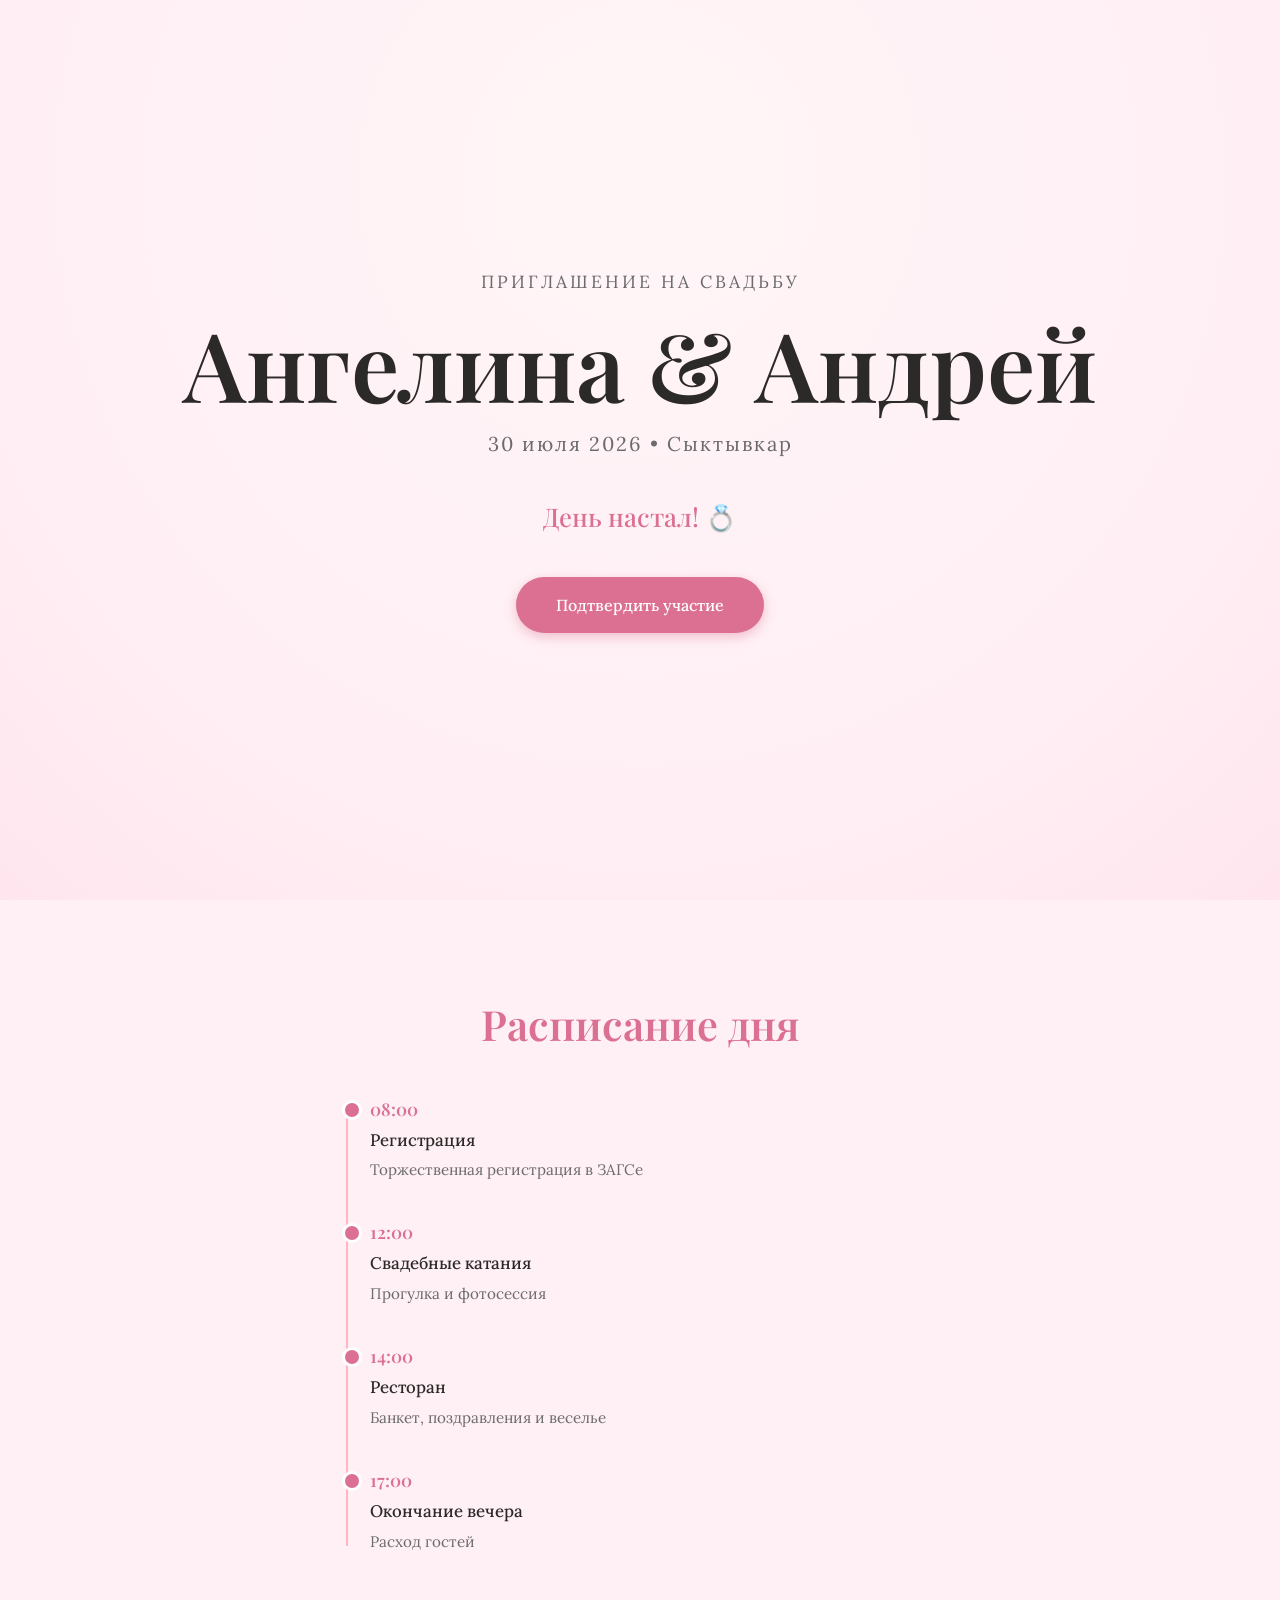
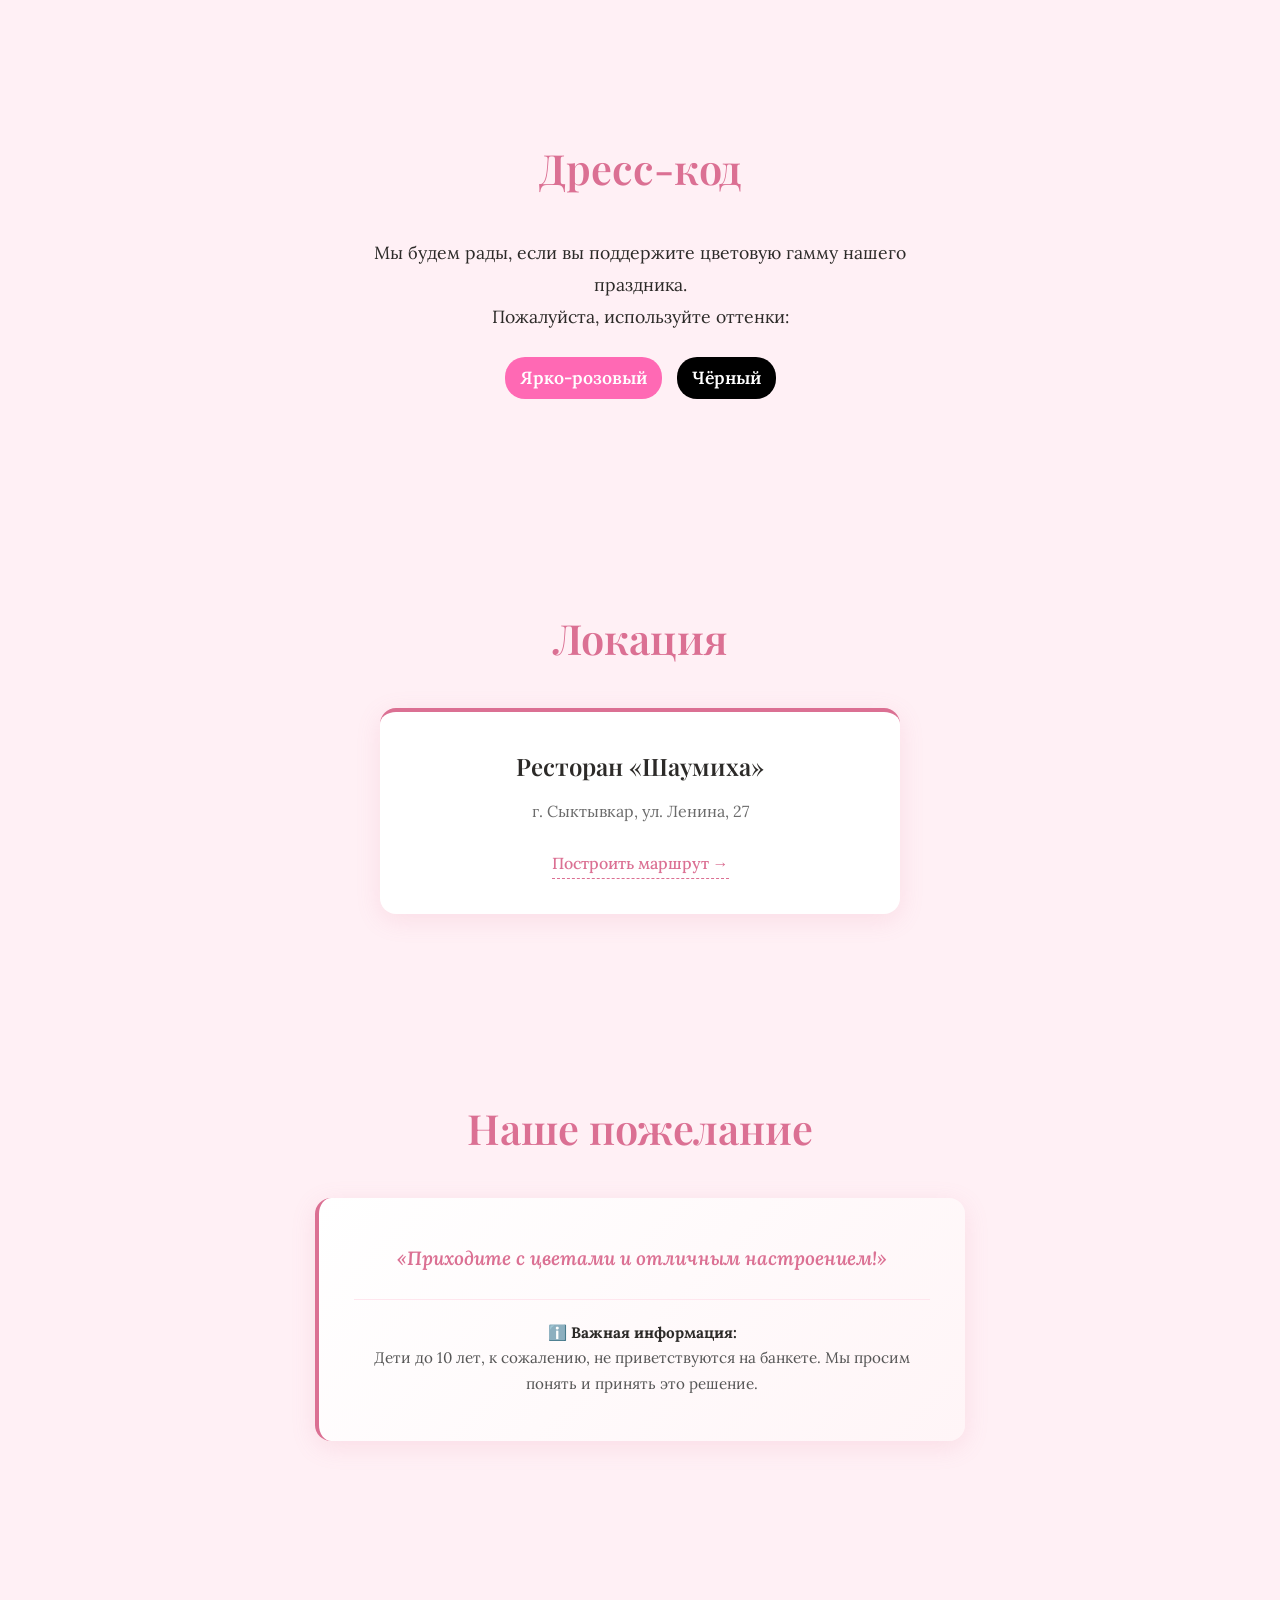
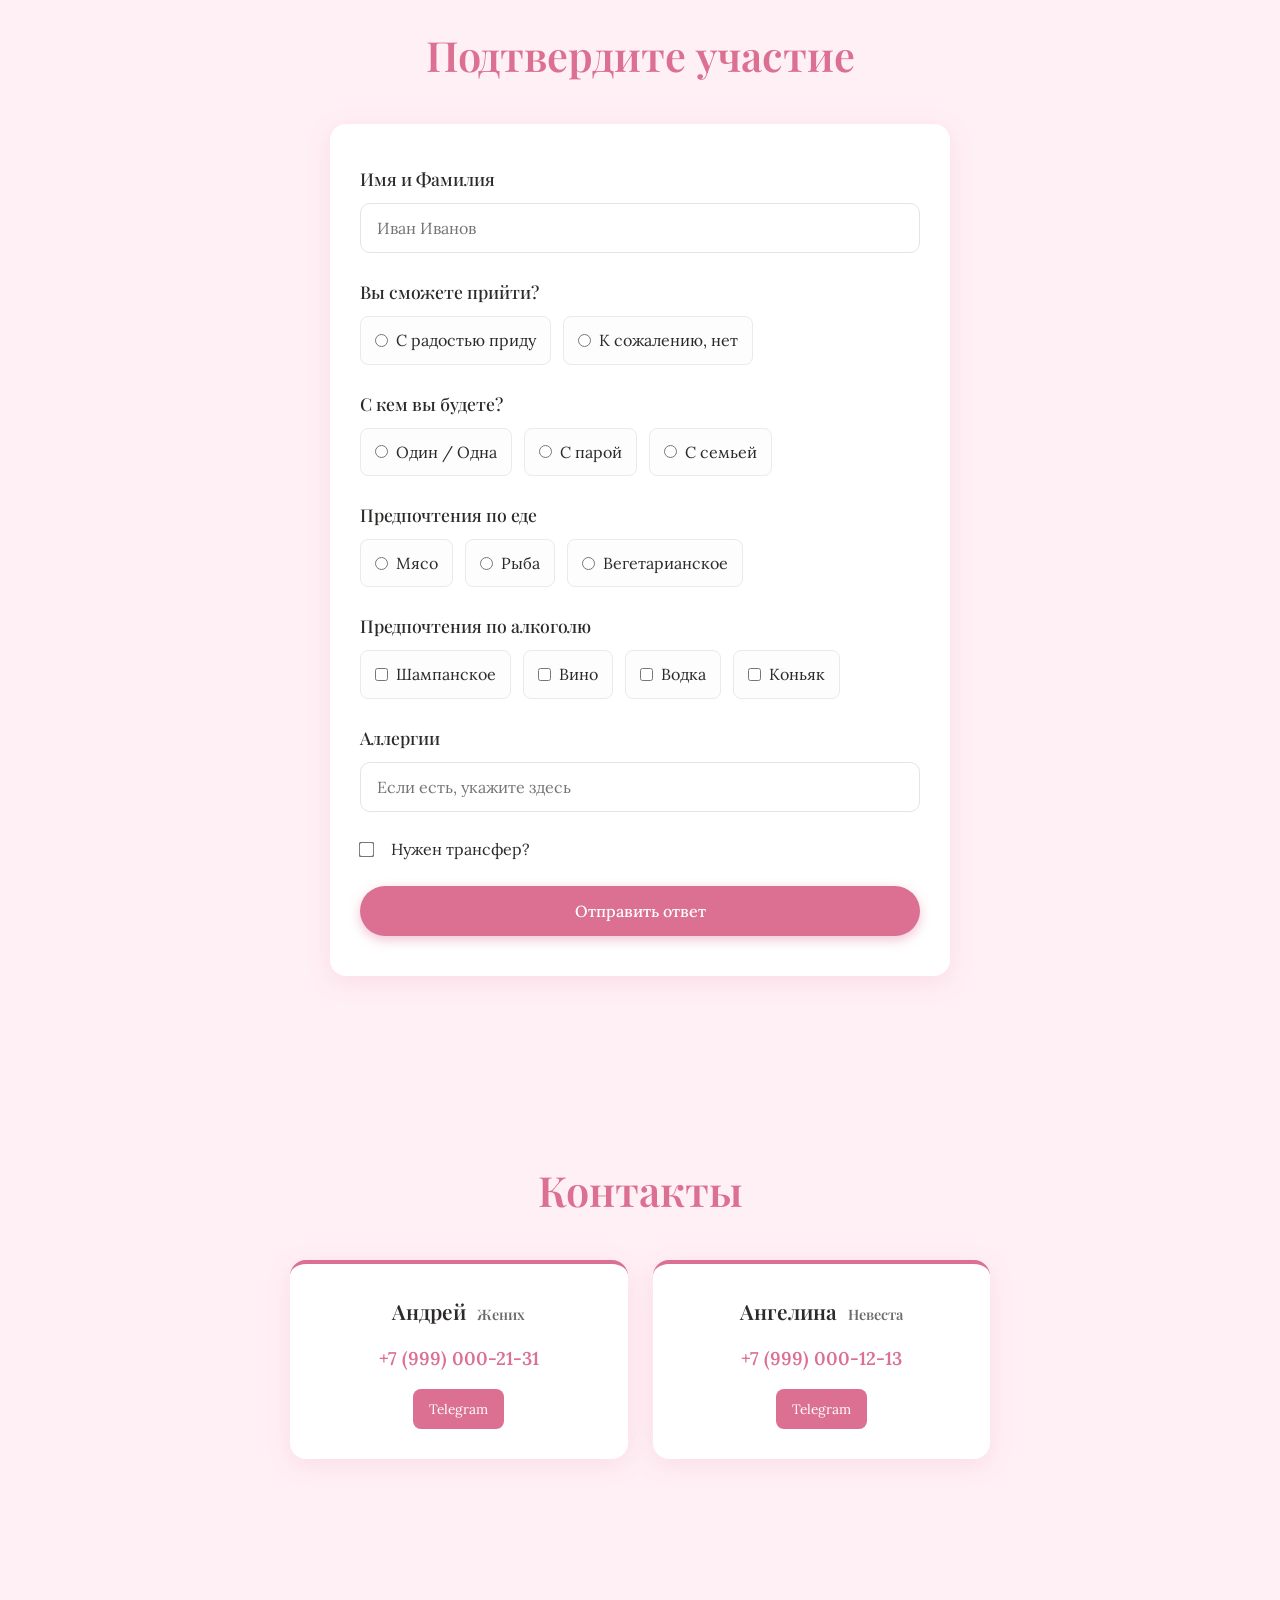
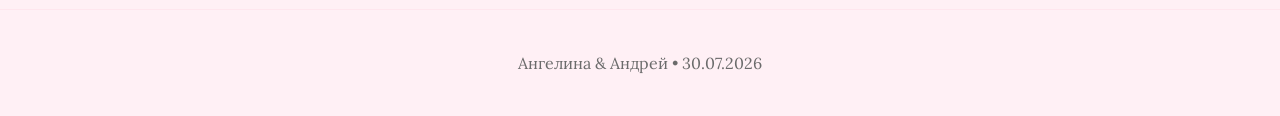
==== index.html @ a4700c39 "add index" ====
<!DOCTYPE html>
<html lang="ru">
<head>
  <meta charset="UTF-8">
  <meta name="viewport" content="width=device-width, initial-scale=1.0">
  <title>Ангелина & Андрей | Свадьба 30.07.2026</title>
  <meta name="description" content="Приглашение на свадьбу Ангелины и Андрея. 30 июля 2026, Сыктывкар.">
  
  <!-- Шрифты -->
  <link rel="preconnect" href="https://fonts.googleapis.com">
  <link rel="preconnect" href="https://fonts.gstatic.com" crossorigin>
  <link href="https://fonts.googleapis.com/css2?family=Lora:ital,wght@0,400;0,500;0,600;1,400&family=Playfair+Display:ital,wght@0,400;0,600;1,400&display=swap" rel="stylesheet">

  <style>
    :root {
      /* Палитра: Розовый сайт, как просил заказчик */
      --bg: #FFF0F5; /* LavenderBlush */
      --bg-hero: radial-gradient(circle at 50% 20%, #FFF5F7, #FFF0F5 60%, #FFE6EE);
      --card: #FFFFFF;
      --text: #2C2A28;
      --text-light: #6B6B6B;
      --accent: #DB7093; /* PaleVioletRed - основной розовый */
      --accent-hover: #C75B7A;
      --shadow: 0 6px 24px rgba(219,112,147,0.15);
      --radius: 16px;
      --font-serif: 'Playfair Display', serif;
      --font-body: 'Lora', serif;
    }

    * { box-sizing: border-box; margin: 0; padding: 0; }
    html { scroll-behavior: smooth; }
    body {
      font-family: var(--font-body);
      background: var(--bg);
      color: var(--text);
      line-height: 1.65;
      overflow-x: hidden;
    }

    .container { max-width: 920px; margin: 0 auto; padding: 0 20px; }
    section { padding: 90px 0; opacity: 0; transform: translateY(25px); transition: all 0.8s cubic-bezier(0.22, 1, 0.36, 1); }
    section.visible { opacity: 1; transform: translateY(0); }
    h1, h2, h3 { font-family: var(--font-serif); font-weight: 600; color: var(--text); }
    h2 { font-size: clamp(2rem, 5vw, 2.6rem); text-align: center; margin-bottom: 35px; color: var(--accent); }
    
    .btn {
      display: inline-block; padding: 15px 40px; background: var(--accent); color: #fff;
      text-decoration: none; border-radius: 50px; font-weight: 500; transition: 0.3s;
      border: none; cursor: pointer; font-size: 1rem; font-family: var(--font-body);
      box-shadow: 0 4px 12px rgba(219,112,147,0.4);
    }
    .btn:hover { background: var(--accent-hover); transform: translateY(-2px); }

    /* HERO */
    .hero {
      min-height: 100vh; display: flex; align-items: center; justify-content: center;
      text-align: center; background: var(--bg-hero); padding: 40px 20px; position: relative;
    }
    .hero-content .subtitle { font-size: 1.1rem; color: var(--text-light); text-transform: uppercase; letter-spacing: 3px; margin-bottom: 10px; }
    .hero-content h1 { font-size: clamp(3.2rem, 11vw, 6rem); line-height: 1.1; margin: 15px 0 10px; color: var(--text); }
    .hero .date { font-size: 1.25rem; color: var(--text-light); letter-spacing: 2px; margin-bottom: 35px; }
    .countdown { display: flex; gap: 15px; justify-content: center; margin-bottom: 40px; flex-wrap: wrap; }
    .countdown-item { background: var(--card); padding: 18px 14px; border-radius: 14px; box-shadow: var(--shadow); min-width: 90px; text-align: center; }
    .countdown-item .num { display: block; font-size: 1.9rem; font-weight: 600; color: var(--accent); line-height: 1; font-family: var(--font-serif); }
    .countdown-item .label { font-size: 0.7rem; text-transform: uppercase; color: var(--text-light); margin-top: 6px; letter-spacing: 1px; }

    /* TIMELINE */
    .timeline { position: relative; padding-left: 30px; max-width: 600px; margin: 0 auto; }
    .timeline::before { content: ''; position: absolute; left: 6px; top: 8px; bottom: 8px; width: 2px; background: #FFB6C1; }
    .timeline-item { position: relative; margin-bottom: 35px; }
    .timeline-item:last-child { margin-bottom: 0; }
    .timeline-item::before {
      content: ''; position: absolute; left: -28px; top: 6px; width: 14px; height: 14px;
      background: var(--accent); border: 3px solid var(--card); border-radius: 50%;
    }
    .time { font-weight: 600; color: var(--accent); margin-bottom: 4px; font-family: var(--font-serif); font-size: 1.1rem; }
    .event { font-weight: 500; margin-bottom: 3px; font-size: 1.05rem; }
    .desc { color: var(--text-light); font-size: 0.95rem; }

    /* DRESS CODE */
    .dresscode-text { text-align: center; max-width: 600px; margin: 0 auto; font-size: 1.1rem; line-height: 1.8; }
    .dresscode-highlight { font-weight: 600; padding: 5px 15px; border-radius: 20px; display: inline-block; margin: 5px; }
    .color-pink { background: #FF69B4; color: #fff; } /* Ярко-розовый */
    .color-black { background: #000; color: #fff; }   /* Черный */

    /* LOCATION */
    .location-card {
      background: var(--card); padding: 35px 30px; border-radius: var(--radius); box-shadow: var(--shadow);
      text-align: center; max-width: 520px; margin: 0 auto; border-top: 4px solid var(--accent);
    }
    .location-card h3 { margin-bottom: 12px; font-size: 1.5rem; }
    .location-card p { margin-bottom: 25px; color: var(--text-light); }
    .map-link {
      display: inline-flex; align-items: center; gap: 8px; color: var(--accent); text-decoration: none;
      font-weight: 500; border-bottom: 1px dashed var(--accent); padding-bottom: 2px;
    }

    /* WISHES */
    .wishes-box {
      background: linear-gradient(135deg, #ffffff 0%, #fff5f7 100%);
      padding: 45px 35px; border-radius: var(--radius); border-left: 4px solid var(--accent);
      max-width: 650px; margin: 0 auto; text-align: center; box-shadow: var(--shadow);
    }
    .wishes-main { font-style: italic; font-size: 1.2rem; margin-bottom: 25px; color: var(--accent); font-weight: 600; }
    .wishes-note { padding-top: 20px; border-top: 1px solid #ffe6ee; color: #555; font-size: 0.95rem; }
    .wishes-note strong { color: var(--text); }

    /* RSVP FORM */
    .rsvp-form { max-width: 620px; margin: 0 auto; background: var(--card); padding: 40px 30px; border-radius: var(--radius); box-shadow: var(--shadow); }
    .form-group { margin-bottom: 24px; }
    .form-label { display: block; margin-bottom: 10px; font-weight: 500; font-family: var(--font-serif); font-size: 1.1rem; }
    .form-input, .form-textarea, select {
      width: 100%; padding: 14px 16px; border: 1px solid #e4e4e4; border-radius: 10px;
      font-family: var(--font-body); font-size: 1rem; background: #fff; transition: 0.3s;
    }
    .form-input:focus, .form-textarea:focus, select:focus { outline: none; border-color: var(--accent); box-shadow: 0 0 0 3px rgba(219,112,147,0.2); }
    .radio-group, .checkbox-group { display: flex; flex-wrap: wrap; gap: 12px; }
    .radio-item, .check-item {
      display: flex; align-items: center; gap: 8px; cursor: pointer; padding: 10px 14px;
      border: 1px solid #eaeaea; border-radius: 8px; transition: 0.2s; background: #fdfdfd;
    }
    .radio-item:hover, .check-item:hover { border-color: var(--accent); }
    input[type="radio"]:checked + span, input[type="checkbox"]:checked + span { color: var(--accent); font-weight: 500; }
    .success-msg {
      display: none; text-align: center; padding: 35px; background: #e8f5e9; border-radius: var(--radius);
      color: #2c5e2e; margin-top: 20px;
    }

    /* CONTACTS */
    .contacts-grid { display: grid; grid-template-columns: repeat(auto-fit, minmax(280px, 1fr)); gap: 25px; max-width: 700px; margin: 0 auto; }
    .contact-card {
      background: var(--card); padding: 30px 25px; border-radius: var(--radius); box-shadow: var(--shadow);
      text-align: center; border-top: 4px solid var(--accent);
    }
    .contact-card h3 { margin-bottom: 5px; font-size: 1.3rem; }
    .role { color: var(--text-light); font-size: 0.9rem; margin-left: 6px; }
    .contact-link { display: block; margin: 15px 0; font-size: 1.15rem; color: var(--accent); text-decoration: none; font-weight: 600; }
    .messenger-links { display: flex; justify-content: center; gap: 12px; margin-top: 10px; }
    .msg-btn { padding: 9px 16px; background: var(--accent); color: #fff; border-radius: 8px; text-decoration: none; font-size: 0.85rem; }

    footer { text-align: center; padding: 40px 20px; color: var(--text-light); border-top: 1px solid #ffe6ee; margin-top: 60px; }

    @media (max-width: 768px) {
      section { padding: 70px 0; }
      .hero-content h1 { font-size: 3.2rem; }
      .contacts-grid { grid-template-columns: 1fr; }
    }
  </style>
</head>
<body>

  <header class="hero">
    <div class="hero-content">
      <p class="subtitle">Приглашение на свадьбу</p>
      <h1>Ангелина & Андрей</h1>
      <p class="date">30 июля 2026 • Сыктывкар</p>
      
      <div class="countdown" id="countdown">
        <div class="countdown-item"><span class="num" id="days">00</span><span class="label">Дней</span></div>
        <div class="countdown-item"><span class="num" id="hours">00</span><span class="label">Часов</span></div>
        <div class="countdown-item"><span class="num" id="minutes">00</span><span class="label">Минут</span></div>
        <div class="countdown-item"><span class="num" id="seconds">00</span><span class="label">Секунд</span></div>
      </div>
      <a href="#rsvp" class="btn">Подтвердить участие</a>
    </div>
  </header>

  <div class="container">
    <section id="schedule">
      <h2>Расписание дня</h2>
      <div class="timeline">
        <div class="timeline-item">
          <div class="time">08:00</div>
          <div class="event">Регистрация</div>
          <div class="desc">Торжественная регистрация в ЗАГСе</div>
        </div>
        <div class="timeline-item">
          <div class="time">12:00</div>
          <div class="event">Свадебные катания</div>
          <div class="desc">Прогулка и фотосессия</div>
        </div>
        <div class="timeline-item">
          <div class="time">14:00</div>
          <div class="event">Ресторан</div>
          <div class="desc">Банкет, поздравления и веселье</div>
        </div>
        <div class="timeline-item">
          <div class="time">17:00</div>
          <div class="event">Окончание вечера</div>
          <div class="desc">Расход гостей</div>
        </div>
      </div>
    </section>

    <section id="dresscode">
      <h2>Дресс-код</h2>
      <div class="dresscode-text">
        <p>Мы будем рады, если вы поддержите цветовую гамму нашего праздника.</p>
        <p>Пожалуйста, используйте оттенки:</p>
        <div style="margin: 20px 0;">
          <span class="dresscode-highlight color-pink">Ярко-розовый</span>
          <span class="dresscode-highlight color-black">Чёрный</span>
        </div>
      </div>
    </section>

    <section id="location">
      <h2>Локация</h2>
      <div class="location-card">
        <h3>Ресторан «Шаумиха»</h3>
        <p>г. Сыктывкар, ул. Ленина, 27</p>
        <a href="https://yandex.ru/maps/?text=Сыктывкар+ул.+Ленина+27" target="_blank" class="map-link">Построить маршрут →</a>
      </div>
    </section>

    <section id="wishes">
      <h2>Наше пожелание</h2>
      <div class="wishes-box">
        <p class="wishes-main">«Приходите с цветами и отличным настроением!»</p>
        <div class="wishes-note">
          <strong>ℹ️ Важная информация:</strong><br>
          Дети до 10 лет, к сожалению, не приветствуются на банкете.
          Мы просим понять и принять это решение.
        </div>
      </div>
    </section>

    <section id="rsvp">
      <h2>Подтвердите участие</h2>
      <!-- ⚠️ ЗАМЕНИТЕ ВАШ ID ОТ FORMSPREE НИЖЕ -->
      <form class="rsvp-form" action="https://formspree.io/f/YOUR_FORM_ID" method="POST">
        <div class="form-group">
          <label class="form-label">Имя и Фамилия</label>
          <input type="text" class="form-input" name="name" placeholder="Иван Иванов" required>
        </div>

        <div class="form-group">
          <label class="form-label">Вы сможете прийти?</label>
          <div class="radio-group">
            <label class="radio-item"><input type="radio" name="attendance" value="Приду" required> <span>С радостью приду</span></label>
            <label class="radio-item"><input type="radio" name="attendance" value="Не приду"> <span>К сожалению, нет</span></label>
          </div>
        </div>

        <div class="form-group">
          <label class="form-label">С кем вы будете?</label>
          <div class="radio-group">
            <label class="radio-item"><input type="radio" name="companion" value="Один" required> <span>Один / Одна</span></label>
            <label class="radio-item"><input type="radio" name="companion" value="С парой"> <span>С парой</span></label>
            <label class="radio-item"><input type="radio" name="companion" value="С семьей"> <span>С семьей</span></label>
          </div>
        </div>

        <div class="form-group">
          <label class="form-label">Предпочтения по еде</label>
          <div class="radio-group">
            <label class="radio-item"><input type="radio" name="food" value="Мясо"> <span>Мясо</span></label>
            <label class="radio-item"><input type="radio" name="food" value="Рыба"> <span>Рыба</span></label>
            <label class="radio-item"><input type="radio" name="food" value="Вегетарианское"> <span>Вегетарианское</span></label>
          </div>
        </div>

        <div class="form-group">
          <label class="form-label">Предпочтения по алкоголю</label>
          <div class="checkbox-group">
            <label class="check-item"><input type="checkbox" name="alcohol[]" value="Шампанское"> <span>Шампанское</span></label>
            <label class="check-item"><input type="checkbox" name="alcohol[]" value="Вино"> <span>Вино</span></label>
            <label class="check-item"><input type="checkbox" name="alcohol[]" value="Водка"> <span>Водка</span></label>
            <label class="check-item"><input type="checkbox" name="alcohol[]" value="Коньяк"> <span>Коньяк</span></label>
          </div>
        </div>

        <div class="form-group">
          <label class="form-label">Аллергии</label>
          <input type="text" class="form-input" name="allergies" placeholder="Если есть, укажите здесь">
        </div>

        <div class="form-group">
          <label class="check-item" style="border: none; background: transparent; padding: 0;">
            <input type="checkbox" name="transfer" value="Нужен трансфер" style="transform: scale(1.2); margin-right: 10px;"> 
            <span>Нужен трансфер?</span>
          </label>
        </div>

        <button type="submit" class="btn" style="width: 100%;">Отправить ответ</button>
        <div class="success-msg" id="successMsg">
          Спасибо! Ваш ответ отправлен. 💌
        </div>
      </form>
    </section>

    <section id="contacts">
      <h2>Контакты</h2>
      <div class="contacts-grid">
        <div class="contact-card">
          <h3>Андрей <span class="role">Жених</span></h3>
          <a href="tel:+79990002131" class="contact-link">+7 (999) 000-21-31</a>
          <div class="messenger-links">
            <a href="https://t.me/+79990002131" target="_blank" class="msg-btn">Telegram</a>
          </div>
        </div>
        <div class="contact-card">
          <h3>Ангелина <span class="role">Невеста</span></h3>
          <a href="tel:+79990001213" class="contact-link">+7 (999) 000-12-13</a>
          <div class="messenger-links">
            <a href="https://t.me/+79990001213" target="_blank" class="msg-btn">Telegram</a>
          </div>
        </div>
      </div>
    </section>
  </div>

  <footer>
    <p>Ангелина & Андрей • 30.07.2026</p>
  </footer>

  <script>
    // 1. Таймер обратного отсчета
    const targetDate = new Date('2026-07-30T08:00:00').getTime();
    function updateCountdown() {
      const now = new Date().getTime();
      const diff = targetDate - now;
      if (diff <= 0) {
        document.getElementById('countdown').innerHTML = '<div style="font-size:1.6rem; color:var(--accent); font-weight:500; font-family:var(--font-serif);">День настал! 💍</div>';
        return;
      }
      document.getElementById('days').textContent = Math.floor(diff / (1000 * 60 * 60 * 24)).toString().padStart(2, '0');
      document.getElementById('hours').textContent = Math.floor((diff % (1000 * 60 * 60 * 24)) / (1000 * 60 * 60)).toString().padStart(2, '0');
      document.getElementById('minutes').textContent = Math.floor((diff % (1000 * 60 * 60)) / (1000 * 60)).toString().padStart(2, '0');
      document.getElementById('seconds').textContent = Math.floor((diff % (1000 * 60)) / 1000).toString().padStart(2, '0');
    }
    setInterval(updateCountdown, 1000);
    updateCountdown();

    // 2. Анимация появления блоков при скролле
    const observer = new IntersectionObserver((entries) => {
      entries.forEach(entry => { if (entry.isIntersecting) entry.target.classList.add('visible'); });
    }, { threshold: 0.15 });
    document.querySelectorAll('section').forEach(s => observer.observe(s));

    // 3. Обработка формы
    const form = document.getElementById('rsvpForm');
    const successMsg = document.getElementById('successMsg');

    form.addEventListener('submit', async function(e) {
      e.preventDefault();
      const btn = this.querySelector('button');
      btn.textContent = 'Отправка...';
      btn.disabled = true;
      
      const formData = new FormData(this);
      const alcohol = Array.from(formData.getAll('alcohol[]'));
      formData.set('alcohol', alcohol.join(', '));

      try {
        const response = await fetch(form.action, {
          method: 'POST',
          body: formData,
          headers: { 'Accept': 'application/json' }
        });
        if (response.ok) {
          form.reset();
          successMsg.style.display = 'block';
        } else { throw new Error(); }
      } catch (err) {
        alert('Ошибка отправки. Пожалуйста, свяжитесь с нами напрямую.');
      } finally {
        btn.textContent = 'Отправить ответ';
        btn.disabled = false;
      }
    });
  </script>
</body>
</html>
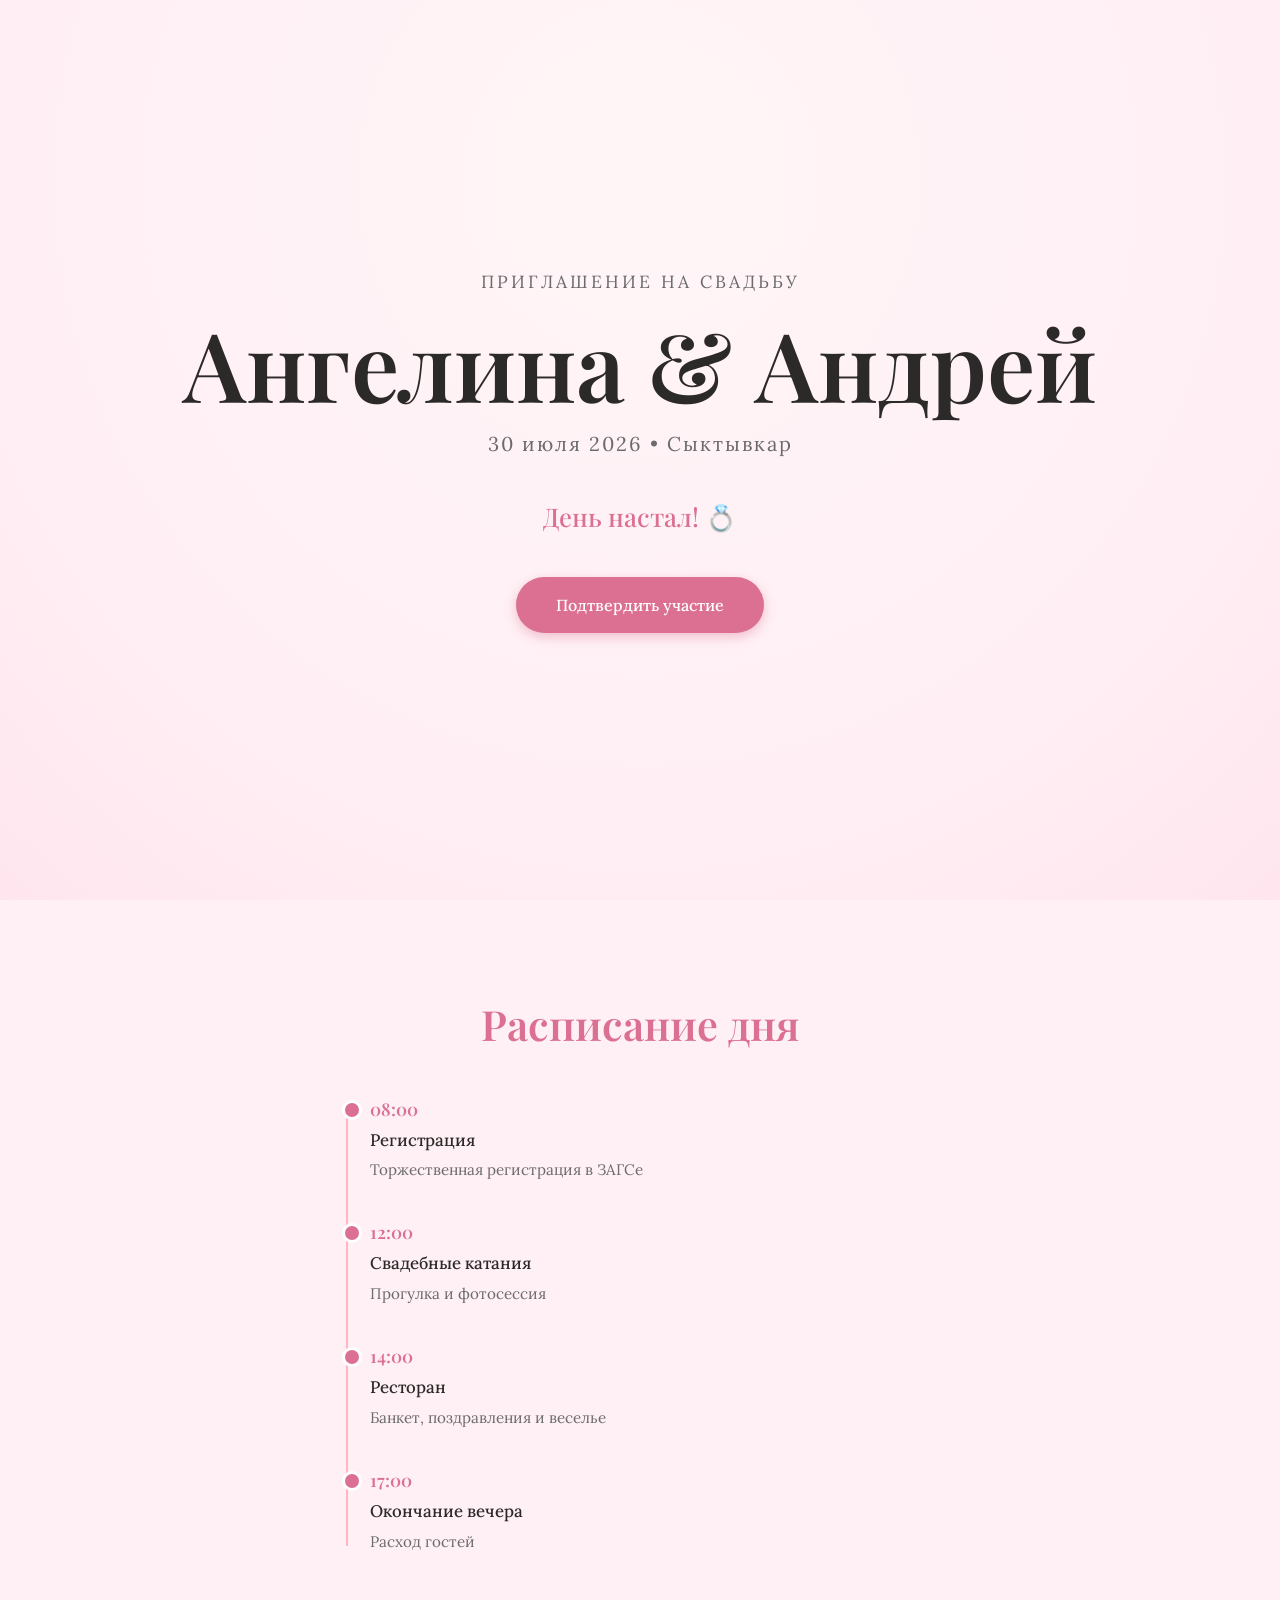
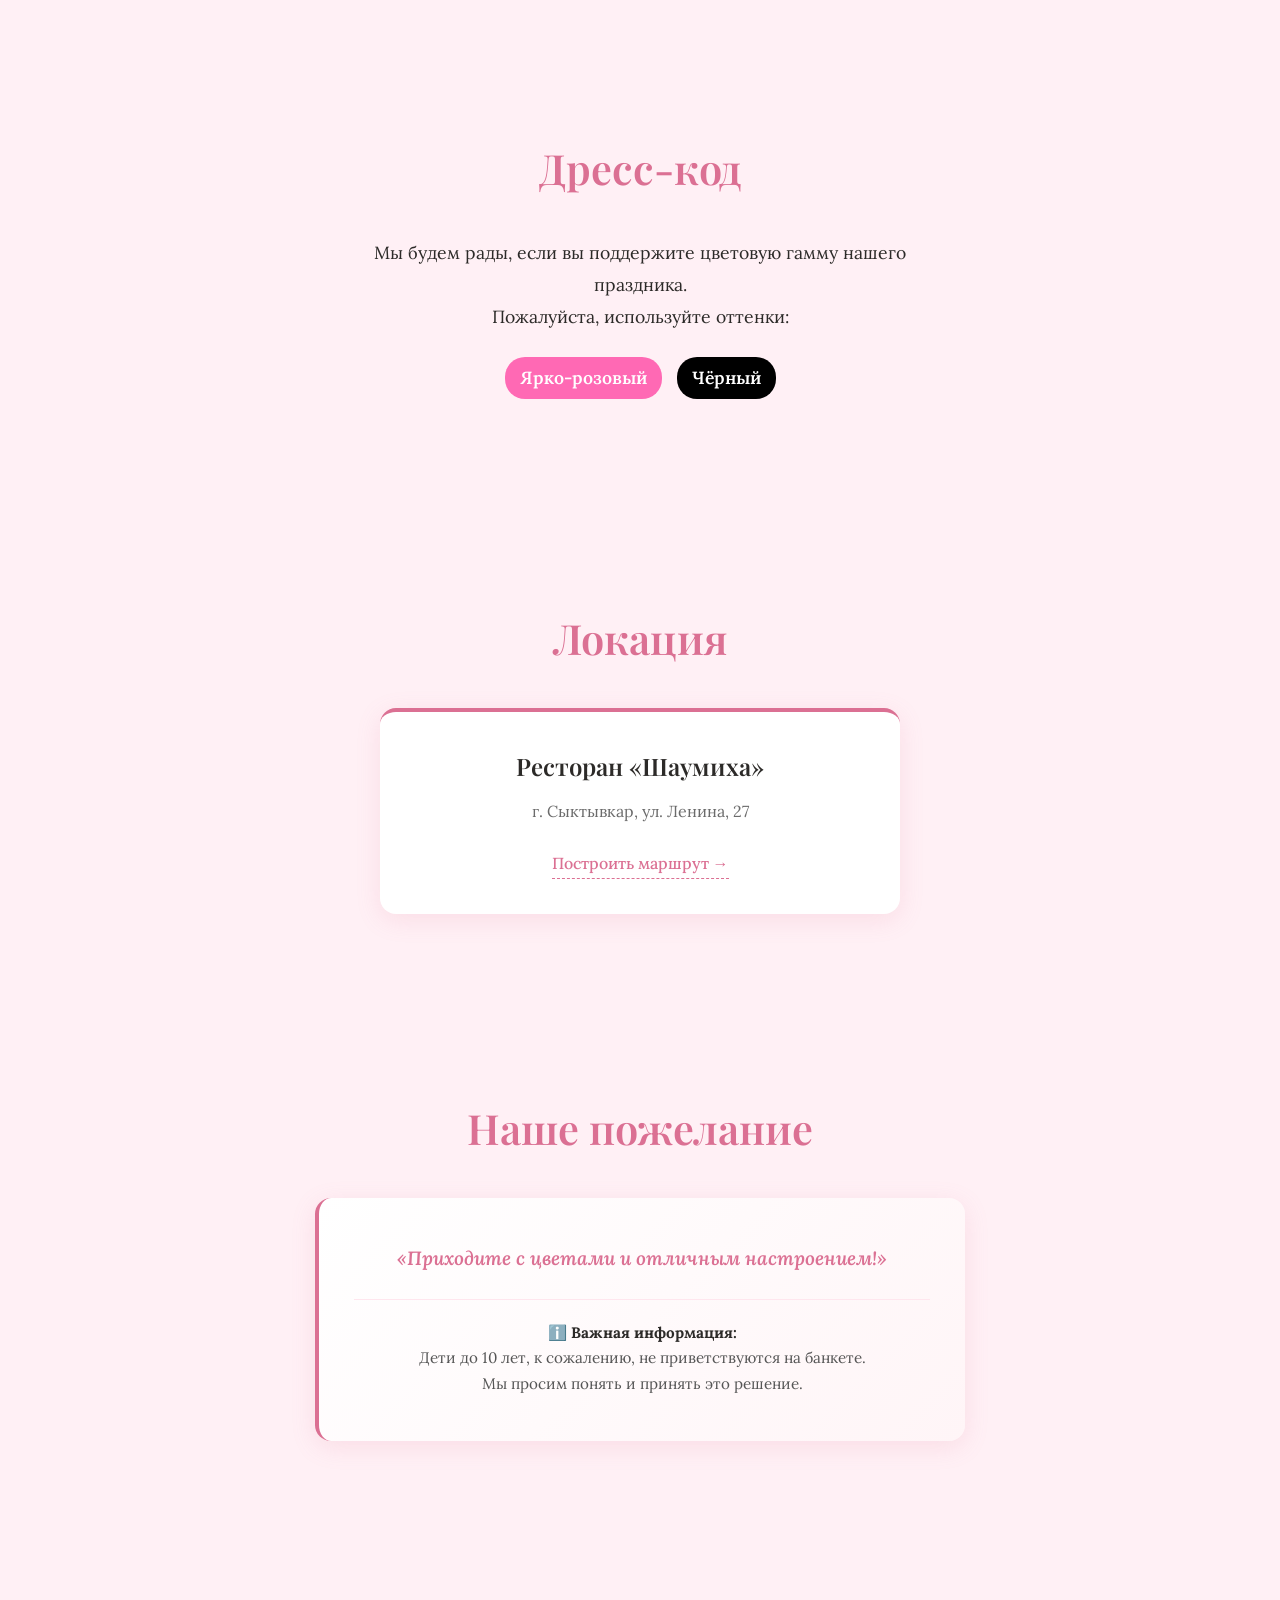
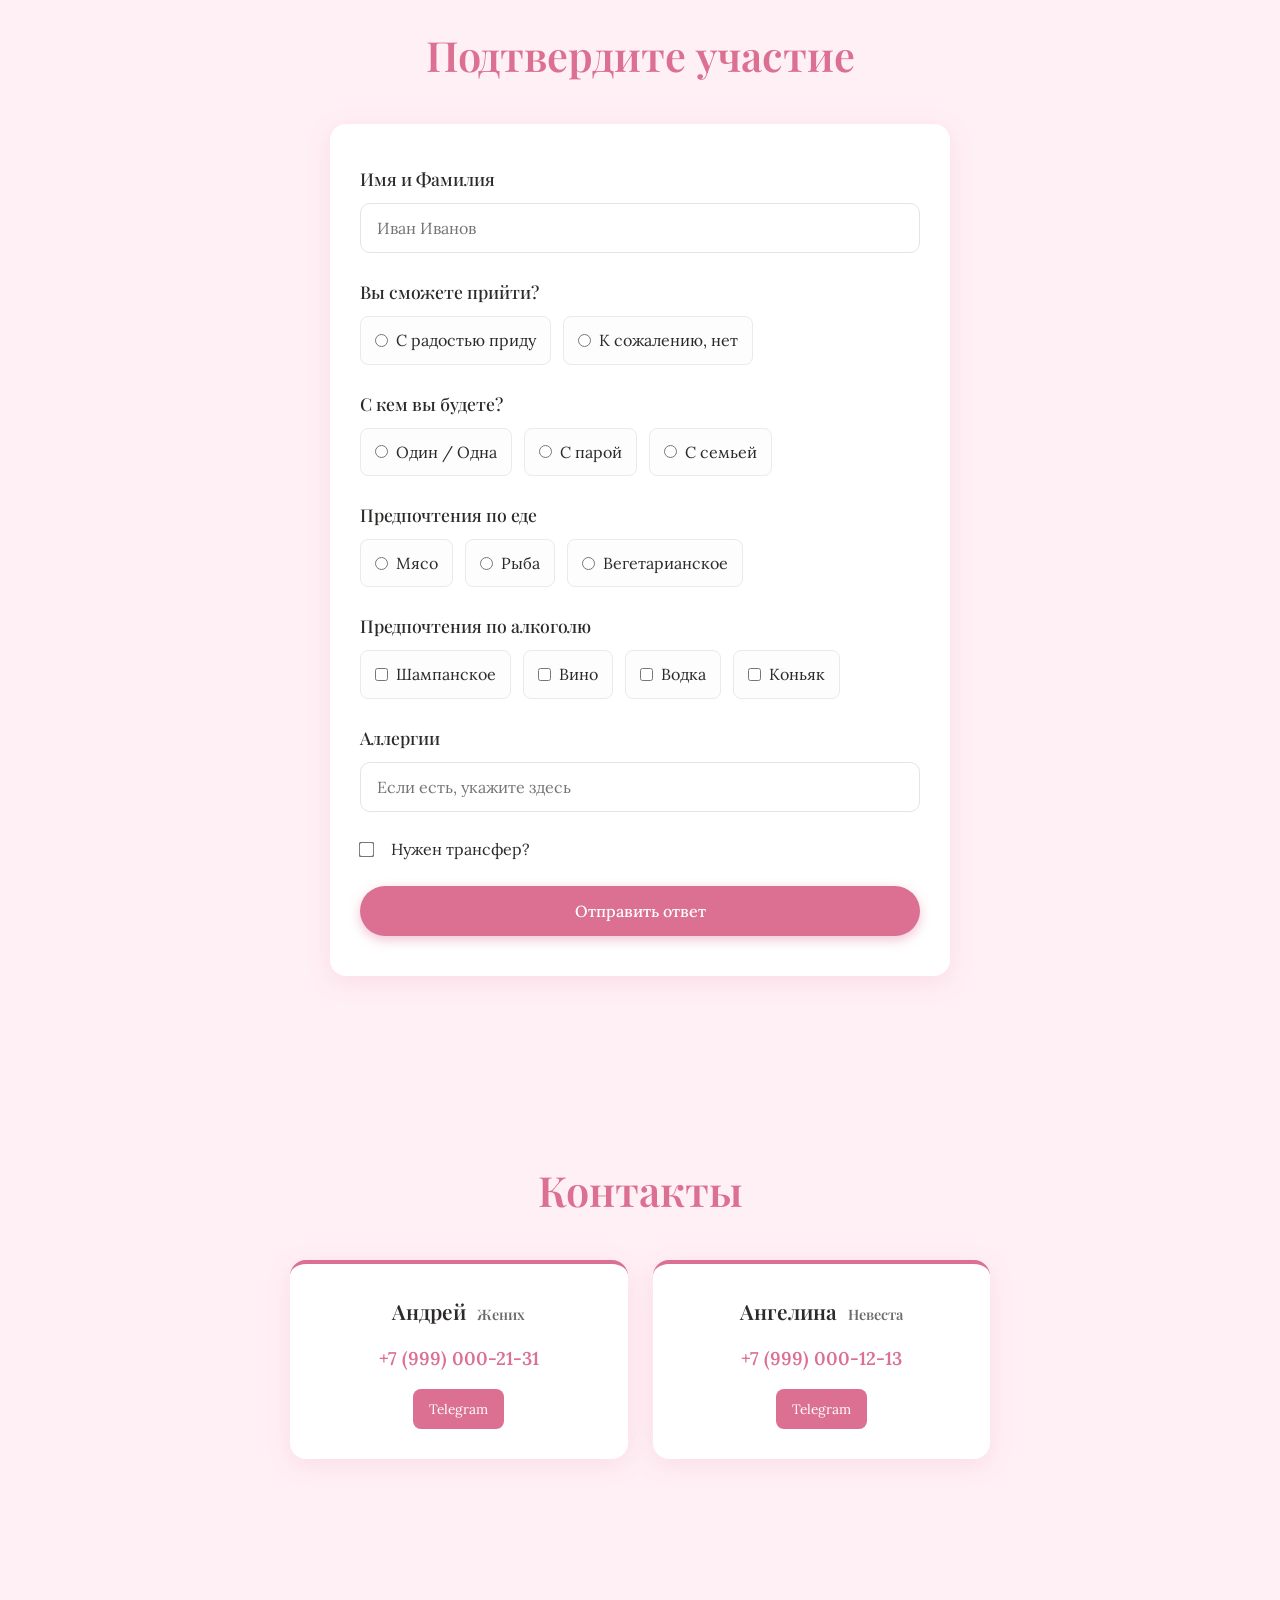
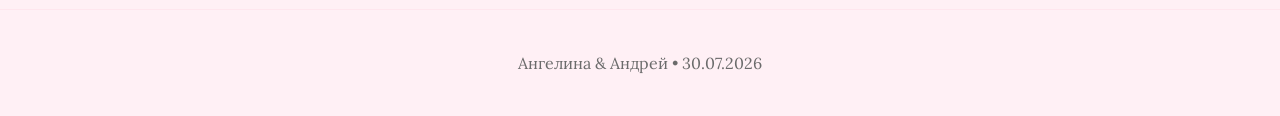
==== commit 0d777332: "Update index.html" ====
--- a/index.html
+++ b/index.html
@@ -5,57 +5,35 @@
   <meta name="viewport" content="width=device-width, initial-scale=1.0">
   <title>Ангелина & Андрей | Свадьба 30.07.2026</title>
   <meta name="description" content="Приглашение на свадьбу Ангелины и Андрея. 30 июля 2026, Сыктывкар.">
-  
-  <!-- Шрифты -->
   <link rel="preconnect" href="https://fonts.googleapis.com">
   <link rel="preconnect" href="https://fonts.gstatic.com" crossorigin>
   <link href="https://fonts.googleapis.com/css2?family=Lora:ital,wght@0,400;0,500;0,600;1,400&family=Playfair+Display:ital,wght@0,400;0,600;1,400&display=swap" rel="stylesheet">
 
   <style>
     :root {
-      /* Палитра: Розовый сайт, как просил заказчик */
-      --bg: #FFF0F5; /* LavenderBlush */
+      --bg: #FFF0F5;
       --bg-hero: radial-gradient(circle at 50% 20%, #FFF5F7, #FFF0F5 60%, #FFE6EE);
       --card: #FFFFFF;
       --text: #2C2A28;
       --text-light: #6B6B6B;
-      --accent: #DB7093; /* PaleVioletRed - основной розовый */
+      --accent: #DB7093;
       --accent-hover: #C75B7A;
       --shadow: 0 6px 24px rgba(219,112,147,0.15);
       --radius: 16px;
       --font-serif: 'Playfair Display', serif;
       --font-body: 'Lora', serif;
     }
-
     * { box-sizing: border-box; margin: 0; padding: 0; }
     html { scroll-behavior: smooth; }
-    body {
-      font-family: var(--font-body);
-      background: var(--bg);
-      color: var(--text);
-      line-height: 1.65;
-      overflow-x: hidden;
-    }
-
+    body { font-family: var(--font-body); background: var(--bg); color: var(--text); line-height: 1.65; overflow-x: hidden; }
     .container { max-width: 920px; margin: 0 auto; padding: 0 20px; }
     section { padding: 90px 0; opacity: 0; transform: translateY(25px); transition: all 0.8s cubic-bezier(0.22, 1, 0.36, 1); }
     section.visible { opacity: 1; transform: translateY(0); }
     h1, h2, h3 { font-family: var(--font-serif); font-weight: 600; color: var(--text); }
     h2 { font-size: clamp(2rem, 5vw, 2.6rem); text-align: center; margin-bottom: 35px; color: var(--accent); }
-    
-    .btn {
-      display: inline-block; padding: 15px 40px; background: var(--accent); color: #fff;
-      text-decoration: none; border-radius: 50px; font-weight: 500; transition: 0.3s;
-      border: none; cursor: pointer; font-size: 1rem; font-family: var(--font-body);
-      box-shadow: 0 4px 12px rgba(219,112,147,0.4);
-    }
+    .btn { display: inline-block; padding: 15px 40px; background: var(--accent); color: #fff; text-decoration: none; border-radius: 50px; font-weight: 500; transition: 0.3s; border: none; cursor: pointer; font-size: 1rem; font-family: var(--font-body); box-shadow: 0 4px 12px rgba(219,112,147,0.4); }
     .btn:hover { background: var(--accent-hover); transform: translateY(-2px); }
-
-    /* HERO */
-    .hero {
-      min-height: 100vh; display: flex; align-items: center; justify-content: center;
-      text-align: center; background: var(--bg-hero); padding: 40px 20px; position: relative;
-    }
+    .hero { min-height: 100vh; display: flex; align-items: center; justify-content: center; text-align: center; background: var(--bg-hero); padding: 40px 20px; position: relative; }
     .hero-content .subtitle { font-size: 1.1rem; color: var(--text-light); text-transform: uppercase; letter-spacing: 3px; margin-bottom: 10px; }
     .hero-content h1 { font-size: clamp(3.2rem, 11vw, 6rem); line-height: 1.1; margin: 15px 0 10px; color: var(--text); }
     .hero .date { font-size: 1.25rem; color: var(--text-light); letter-spacing: 2px; margin-bottom: 35px; }
@@ -63,88 +41,45 @@
     .countdown-item { background: var(--card); padding: 18px 14px; border-radius: 14px; box-shadow: var(--shadow); min-width: 90px; text-align: center; }
     .countdown-item .num { display: block; font-size: 1.9rem; font-weight: 600; color: var(--accent); line-height: 1; font-family: var(--font-serif); }
     .countdown-item .label { font-size: 0.7rem; text-transform: uppercase; color: var(--text-light); margin-top: 6px; letter-spacing: 1px; }
-
-    /* TIMELINE */
     .timeline { position: relative; padding-left: 30px; max-width: 600px; margin: 0 auto; }
     .timeline::before { content: ''; position: absolute; left: 6px; top: 8px; bottom: 8px; width: 2px; background: #FFB6C1; }
     .timeline-item { position: relative; margin-bottom: 35px; }
     .timeline-item:last-child { margin-bottom: 0; }
-    .timeline-item::before {
-      content: ''; position: absolute; left: -28px; top: 6px; width: 14px; height: 14px;
-      background: var(--accent); border: 3px solid var(--card); border-radius: 50%;
-    }
+    .timeline-item::before { content: ''; position: absolute; left: -28px; top: 6px; width: 14px; height: 14px; background: var(--accent); border: 3px solid var(--card); border-radius: 50%; }
     .time { font-weight: 600; color: var(--accent); margin-bottom: 4px; font-family: var(--font-serif); font-size: 1.1rem; }
     .event { font-weight: 500; margin-bottom: 3px; font-size: 1.05rem; }
     .desc { color: var(--text-light); font-size: 0.95rem; }
-
-    /* DRESS CODE */
     .dresscode-text { text-align: center; max-width: 600px; margin: 0 auto; font-size: 1.1rem; line-height: 1.8; }
     .dresscode-highlight { font-weight: 600; padding: 5px 15px; border-radius: 20px; display: inline-block; margin: 5px; }
-    .color-pink { background: #FF69B4; color: #fff; } /* Ярко-розовый */
-    .color-black { background: #000; color: #fff; }   /* Черный */
-
-    /* LOCATION */
-    .location-card {
-      background: var(--card); padding: 35px 30px; border-radius: var(--radius); box-shadow: var(--shadow);
-      text-align: center; max-width: 520px; margin: 0 auto; border-top: 4px solid var(--accent);
-    }
+    .color-pink { background: #FF69B4; color: #fff; }
+    .color-black { background: #000; color: #fff; }
+    .location-card { background: var(--card); padding: 35px 30px; border-radius: var(--radius); box-shadow: var(--shadow); text-align: center; max-width: 520px; margin: 0 auto; border-top: 4px solid var(--accent); }
     .location-card h3 { margin-bottom: 12px; font-size: 1.5rem; }
     .location-card p { margin-bottom: 25px; color: var(--text-light); }
-    .map-link {
-      display: inline-flex; align-items: center; gap: 8px; color: var(--accent); text-decoration: none;
-      font-weight: 500; border-bottom: 1px dashed var(--accent); padding-bottom: 2px;
-    }
-
-    /* WISHES */
-    .wishes-box {
-      background: linear-gradient(135deg, #ffffff 0%, #fff5f7 100%);
-      padding: 45px 35px; border-radius: var(--radius); border-left: 4px solid var(--accent);
-      max-width: 650px; margin: 0 auto; text-align: center; box-shadow: var(--shadow);
-    }
+    .map-link { display: inline-flex; align-items: center; gap: 8px; color: var(--accent); text-decoration: none; font-weight: 500; border-bottom: 1px dashed var(--accent); padding-bottom: 2px; }
+    .wishes-box { background: linear-gradient(135deg, #ffffff 0%, #fff5f7 100%); padding: 45px 35px; border-radius: var(--radius); border-left: 4px solid var(--accent); max-width: 650px; margin: 0 auto; text-align: center; box-shadow: var(--shadow); }
     .wishes-main { font-style: italic; font-size: 1.2rem; margin-bottom: 25px; color: var(--accent); font-weight: 600; }
     .wishes-note { padding-top: 20px; border-top: 1px solid #ffe6ee; color: #555; font-size: 0.95rem; }
     .wishes-note strong { color: var(--text); }
-
-    /* RSVP FORM */
     .rsvp-form { max-width: 620px; margin: 0 auto; background: var(--card); padding: 40px 30px; border-radius: var(--radius); box-shadow: var(--shadow); }
     .form-group { margin-bottom: 24px; }
     .form-label { display: block; margin-bottom: 10px; font-weight: 500; font-family: var(--font-serif); font-size: 1.1rem; }
-    .form-input, .form-textarea, select {
-      width: 100%; padding: 14px 16px; border: 1px solid #e4e4e4; border-radius: 10px;
-      font-family: var(--font-body); font-size: 1rem; background: #fff; transition: 0.3s;
-    }
+    .form-input, .form-textarea, select { width: 100%; padding: 14px 16px; border: 1px solid #e4e4e4; border-radius: 10px; font-family: var(--font-body); font-size: 1rem; background: #fff; transition: 0.3s; }
     .form-input:focus, .form-textarea:focus, select:focus { outline: none; border-color: var(--accent); box-shadow: 0 0 0 3px rgba(219,112,147,0.2); }
     .radio-group, .checkbox-group { display: flex; flex-wrap: wrap; gap: 12px; }
-    .radio-item, .check-item {
-      display: flex; align-items: center; gap: 8px; cursor: pointer; padding: 10px 14px;
-      border: 1px solid #eaeaea; border-radius: 8px; transition: 0.2s; background: #fdfdfd;
-    }
+    .radio-item, .check-item { display: flex; align-items: center; gap: 8px; cursor: pointer; padding: 10px 14px; border: 1px solid #eaeaea; border-radius: 8px; transition: 0.2s; background: #fdfdfd; }
     .radio-item:hover, .check-item:hover { border-color: var(--accent); }
     input[type="radio"]:checked + span, input[type="checkbox"]:checked + span { color: var(--accent); font-weight: 500; }
-    .success-msg {
-      display: none; text-align: center; padding: 35px; background: #e8f5e9; border-radius: var(--radius);
-      color: #2c5e2e; margin-top: 20px;
-    }
-
-    /* CONTACTS */
+    .success-msg { display: none; text-align: center; padding: 35px; background: #e8f5e9; border-radius: var(--radius); color: #2c5e2e; margin-top: 20px; }
     .contacts-grid { display: grid; grid-template-columns: repeat(auto-fit, minmax(280px, 1fr)); gap: 25px; max-width: 700px; margin: 0 auto; }
-    .contact-card {
-      background: var(--card); padding: 30px 25px; border-radius: var(--radius); box-shadow: var(--shadow);
-      text-align: center; border-top: 4px solid var(--accent);
-    }
+    .contact-card { background: var(--card); padding: 30px 25px; border-radius: var(--radius); box-shadow: var(--shadow); text-align: center; border-top: 4px solid var(--accent); }
     .contact-card h3 { margin-bottom: 5px; font-size: 1.3rem; }
     .role { color: var(--text-light); font-size: 0.9rem; margin-left: 6px; }
     .contact-link { display: block; margin: 15px 0; font-size: 1.15rem; color: var(--accent); text-decoration: none; font-weight: 600; }
     .messenger-links { display: flex; justify-content: center; gap: 12px; margin-top: 10px; }
     .msg-btn { padding: 9px 16px; background: var(--accent); color: #fff; border-radius: 8px; text-decoration: none; font-size: 0.85rem; }
-
     footer { text-align: center; padding: 40px 20px; color: var(--text-light); border-top: 1px solid #ffe6ee; margin-top: 60px; }
-
-    @media (max-width: 768px) {
-      section { padding: 70px 0; }
-      .hero-content h1 { font-size: 3.2rem; }
-      .contacts-grid { grid-template-columns: 1fr; }
-    }
+    @media (max-width: 768px) { section { padding: 70px 0; } .hero-content h1 { font-size: 3.2rem; } .contacts-grid { grid-template-columns: 1fr; } }
   </style>
 </head>
 <body>
@@ -154,7 +89,6 @@
       <p class="subtitle">Приглашение на свадьбу</p>
       <h1>Ангелина & Андрей</h1>
       <p class="date">30 июля 2026 • Сыктывкар</p>
-      
       <div class="countdown" id="countdown">
         <div class="countdown-item"><span class="num" id="days">00</span><span class="label">Дней</span></div>
         <div class="countdown-item"><span class="num" id="hours">00</span><span class="label">Часов</span></div>
@@ -169,26 +103,10 @@
     <section id="schedule">
       <h2>Расписание дня</h2>
       <div class="timeline">
-        <div class="timeline-item">
-          <div class="time">08:00</div>
-          <div class="event">Регистрация</div>
-          <div class="desc">Торжественная регистрация в ЗАГСе</div>
-        </div>
-        <div class="timeline-item">
-          <div class="time">12:00</div>
-          <div class="event">Свадебные катания</div>
-          <div class="desc">Прогулка и фотосессия</div>
-        </div>
-        <div class="timeline-item">
-          <div class="time">14:00</div>
-          <div class="event">Ресторан</div>
-          <div class="desc">Банкет, поздравления и веселье</div>
-        </div>
-        <div class="timeline-item">
-          <div class="time">17:00</div>
-          <div class="event">Окончание вечера</div>
-          <div class="desc">Расход гостей</div>
-        </div>
+        <div class="timeline-item"><div class="time">08:00</div><div class="event">Регистрация</div><div class="desc">Торжественная регистрация в ЗАГСе</div></div>
+        <div class="timeline-item"><div class="time">12:00</div><div class="event">Свадебные катания</div><div class="desc">Прогулка и фотосессия</div></div>
+        <div class="timeline-item"><div class="time">14:00</div><div class="event">Ресторан</div><div class="desc">Банкет, поздравления и веселье</div></div>
+        <div class="timeline-item"><div class="time">17:00</div><div class="event">Окончание вечера</div><div class="desc">Расход гостей</div></div>
       </div>
     </section>
 
@@ -219,7 +137,7 @@
         <p class="wishes-main">«Приходите с цветами и отличным настроением!»</p>
         <div class="wishes-note">
           <strong>ℹ️ Важная информация:</strong><br>
-          Дети до 10 лет, к сожалению, не приветствуются на банкете.
+          Дети до 10 лет, к сожалению, не приветствуются на банкете.<br>
           Мы просим понять и принять это решение.
         </div>
       </div>
@@ -227,13 +145,16 @@
 
     <section id="rsvp">
       <h2>Подтвердите участие</h2>
-      <!-- ⚠️ ЗАМЕНИТЕ ВАШ ID ОТ FORMSPREE НИЖЕ -->
-      <form class="rsvp-form" action="https://formspree.io/f/YOUR_FORM_ID" method="POST">
+      <!-- ✅ Прямая отправка на почту заказчика -->
+      <form class="rsvp-form" action="https://formsubmit.co/dari_ri2003@mail.ru" method="POST">
+        <input type="hidden" name="_captcha" value="false">
+        <input type="hidden" name="_subject" value="💍 Новая заявка на свадьбу Ангелины и Андрея">
+        <input type="hidden" name="_template" value="table">
+        
         <div class="form-group">
           <label class="form-label">Имя и Фамилия</label>
           <input type="text" class="form-input" name="name" placeholder="Иван Иванов" required>
         </div>
-
         <div class="form-group">
           <label class="form-label">Вы сможете прийти?</label>
           <div class="radio-group">
@@ -241,7 +162,6 @@
             <label class="radio-item"><input type="radio" name="attendance" value="Не приду"> <span>К сожалению, нет</span></label>
           </div>
         </div>
-
         <div class="form-group">
           <label class="form-label">С кем вы будете?</label>
           <div class="radio-group">
@@ -250,7 +170,6 @@
             <label class="radio-item"><input type="radio" name="companion" value="С семьей"> <span>С семьей</span></label>
           </div>
         </div>
-
         <div class="form-group">
           <label class="form-label">Предпочтения по еде</label>
           <div class="radio-group">
@@ -259,7 +178,6 @@
             <label class="radio-item"><input type="radio" name="food" value="Вегетарианское"> <span>Вегетарианское</span></label>
           </div>
         </div>
-
         <div class="form-group">
           <label class="form-label">Предпочтения по алкоголю</label>
           <div class="checkbox-group">
@@ -269,23 +187,18 @@
             <label class="check-item"><input type="checkbox" name="alcohol[]" value="Коньяк"> <span>Коньяк</span></label>
           </div>
         </div>
-
         <div class="form-group">
           <label class="form-label">Аллергии</label>
           <input type="text" class="form-input" name="allergies" placeholder="Если есть, укажите здесь">
         </div>
-
         <div class="form-group">
           <label class="check-item" style="border: none; background: transparent; padding: 0;">
             <input type="checkbox" name="transfer" value="Нужен трансфер" style="transform: scale(1.2); margin-right: 10px;"> 
             <span>Нужен трансфер?</span>
           </label>
         </div>
-
         <button type="submit" class="btn" style="width: 100%;">Отправить ответ</button>
-        <div class="success-msg" id="successMsg">
-          Спасибо! Ваш ответ отправлен. 💌
-        </div>
+        <div class="success-msg" id="successMsg">Спасибо! Ваш ответ отправлен. 💌</div>
       </form>
     </section>
 
@@ -295,27 +208,20 @@
         <div class="contact-card">
           <h3>Андрей <span class="role">Жених</span></h3>
           <a href="tel:+79990002131" class="contact-link">+7 (999) 000-21-31</a>
-          <div class="messenger-links">
-            <a href="https://t.me/+79990002131" target="_blank" class="msg-btn">Telegram</a>
-          </div>
+          <div class="messenger-links"><a href="https://t.me/+79990002131" target="_blank" class="msg-btn">Telegram</a></div>
         </div>
         <div class="contact-card">
           <h3>Ангелина <span class="role">Невеста</span></h3>
           <a href="tel:+79990001213" class="contact-link">+7 (999) 000-12-13</a>
-          <div class="messenger-links">
-            <a href="https://t.me/+79990001213" target="_blank" class="msg-btn">Telegram</a>
-          </div>
+          <div class="messenger-links"><a href="https://t.me/+79990001213" target="_blank" class="msg-btn">Telegram</a></div>
         </div>
       </div>
     </section>
   </div>
 
-  <footer>
-    <p>Ангелина & Андрей • 30.07.2026</p>
-  </footer>
+  <footer><p>Ангелина & Андрей • 30.07.2026</p></footer>
 
   <script>
-    // 1. Таймер обратного отсчета
     const targetDate = new Date('2026-07-30T08:00:00').getTime();
     function updateCountdown() {
       const now = new Date().getTime();
@@ -329,46 +235,29 @@
       document.getElementById('minutes').textContent = Math.floor((diff % (1000 * 60 * 60)) / (1000 * 60)).toString().padStart(2, '0');
       document.getElementById('seconds').textContent = Math.floor((diff % (1000 * 60)) / 1000).toString().padStart(2, '0');
     }
-    setInterval(updateCountdown, 1000);
-    updateCountdown();
-
-    // 2. Анимация появления блоков при скролле
-    const observer = new IntersectionObserver((entries) => {
-      entries.forEach(entry => { if (entry.isIntersecting) entry.target.classList.add('visible'); });
-    }, { threshold: 0.15 });
+    setInterval(updateCountdown, 1000); updateCountdown();
+
+    const observer = new IntersectionObserver((entries) => { entries.forEach(entry => { if (entry.isIntersecting) entry.target.classList.add('visible'); }); }, { threshold: 0.15 });
     document.querySelectorAll('section').forEach(s => observer.observe(s));
 
-    // 3. Обработка формы
     const form = document.getElementById('rsvpForm');
     const successMsg = document.getElementById('successMsg');
-
-    form.addEventListener('submit', async function(e) {
+    form.addEventListener('submit', function(e) {
       e.preventDefault();
       const btn = this.querySelector('button');
-      btn.textContent = 'Отправка...';
-      btn.disabled = true;
-      
+      btn.textContent = 'Отправка...'; btn.disabled = true;
       const formData = new FormData(this);
       const alcohol = Array.from(formData.getAll('alcohol[]'));
       formData.set('alcohol', alcohol.join(', '));
 
-      try {
-        const response = await fetch(form.action, {
-          method: 'POST',
-          body: formData,
-          headers: { 'Accept': 'application/json' }
-        });
-        if (response.ok) {
-          form.reset();
-          successMsg.style.display = 'block';
-        } else { throw new Error(); }
-      } catch (err) {
-        alert('Ошибка отправки. Пожалуйста, свяжитесь с нами напрямую.');
-      } finally {
-        btn.textContent = 'Отправить ответ';
-        btn.disabled = false;
-      }
+      fetch(form.action, { method: 'POST', body: formData, headers: { 'Accept': 'application/json' } })
+        .then(response => {
+          if (response.ok) { form.reset(); successMsg.style.display = 'block'; }
+          else throw new Error();
+        })
+        .catch(() => alert('Ошибка отправки. Пожалуйста, свяжитесь с нами напрямую.'))
+        .finally(() => { btn.textContent = 'Отправить ответ'; btn.disabled = false; });
     });
   </script>
 </body>
-</html>+</html>
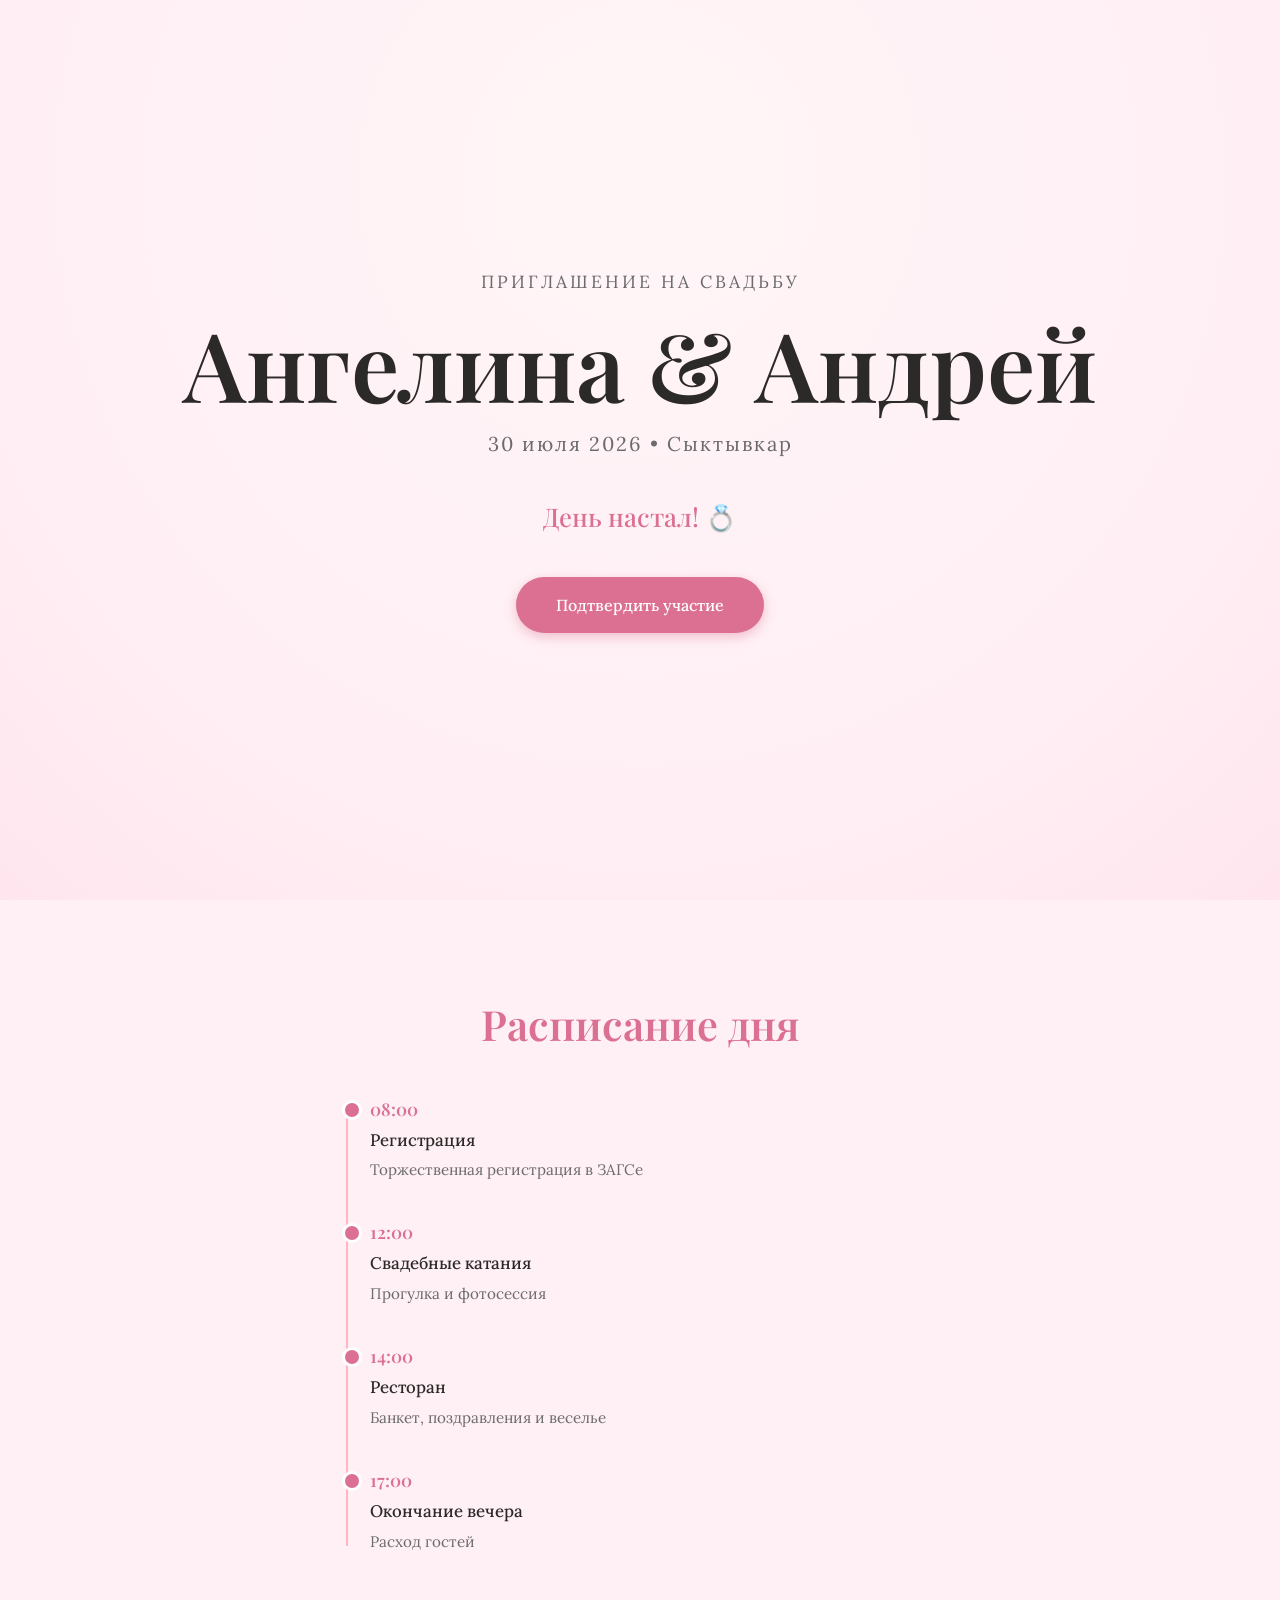
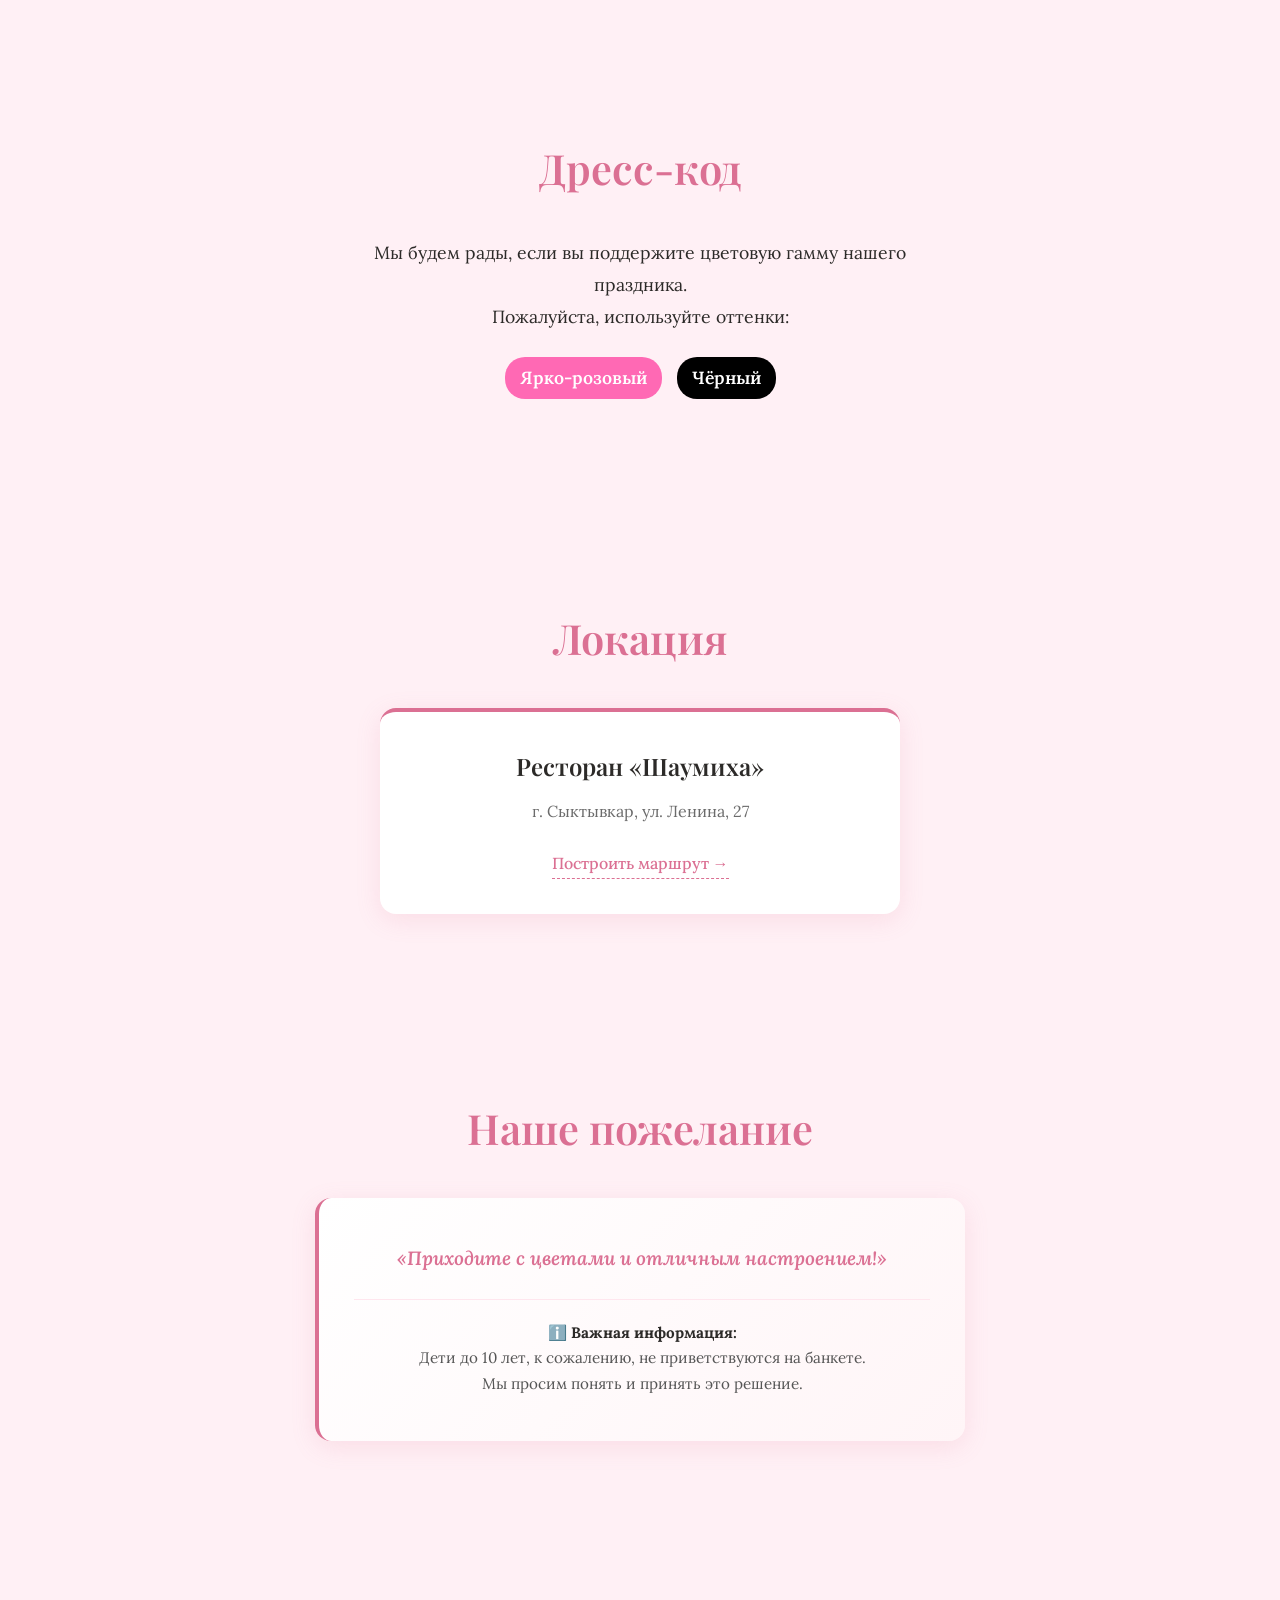
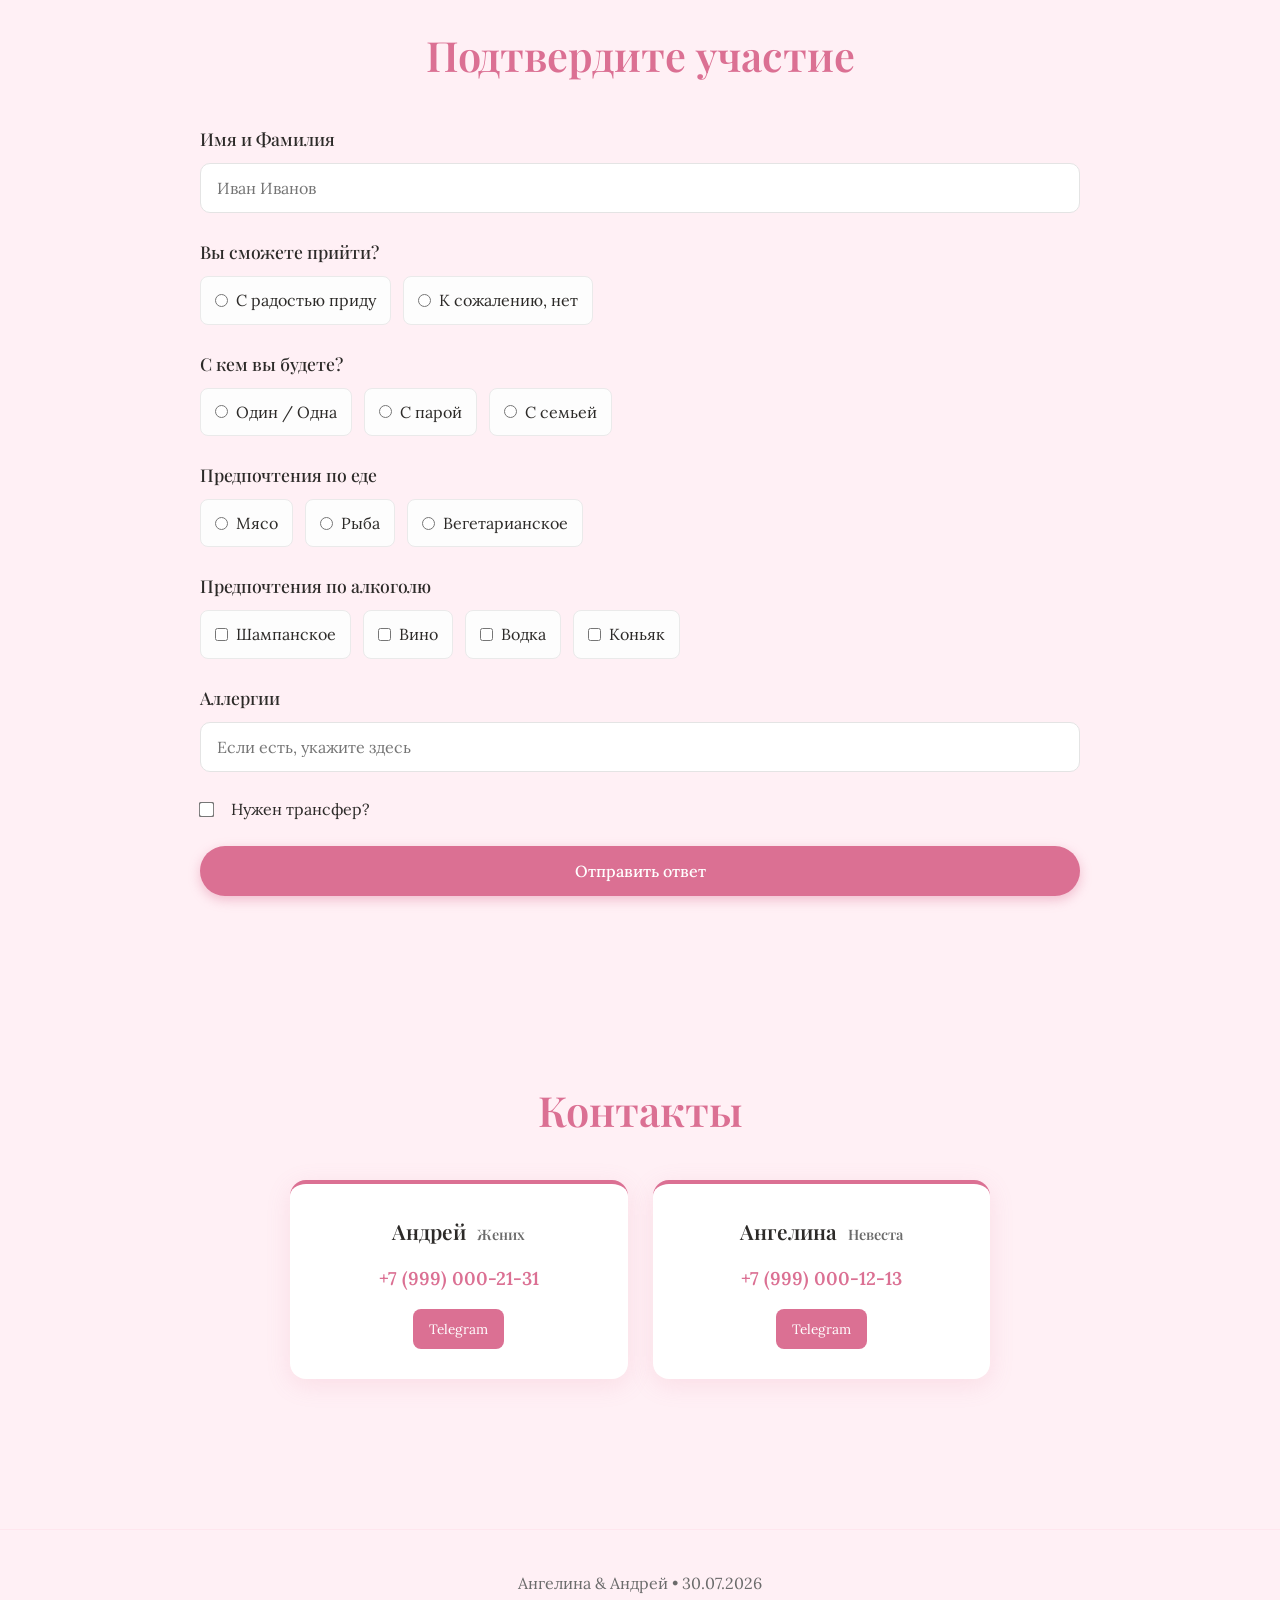
==== commit e35988c1: "Update index.html" ====
--- a/index.html
+++ b/index.html
@@ -11,17 +11,10 @@
 
   <style>
     :root {
-      --bg: #FFF0F5;
-      --bg-hero: radial-gradient(circle at 50% 20%, #FFF5F7, #FFF0F5 60%, #FFE6EE);
-      --card: #FFFFFF;
-      --text: #2C2A28;
-      --text-light: #6B6B6B;
-      --accent: #DB7093;
-      --accent-hover: #C75B7A;
-      --shadow: 0 6px 24px rgba(219,112,147,0.15);
-      --radius: 16px;
-      --font-serif: 'Playfair Display', serif;
-      --font-body: 'Lora', serif;
+      --bg: #FFF0F5; --bg-hero: radial-gradient(circle at 50% 20%, #FFF5F7, #FFF0F5 60%, #FFE6EE);
+      --card: #FFFFFF; --text: #2C2A28; --text-light: #6B6B6B; --accent: #DB7093;
+      --accent-hover: #C75B7A; --shadow: 0 6px 24px rgba(219,112,147,0.15); --radius: 16px;
+      --font-serif: 'Playfair Display', serif; --font-body: 'Lora', serif;
     }
     * { box-sizing: border-box; margin: 0; padding: 0; }
     html { scroll-behavior: smooth; }
@@ -70,7 +63,6 @@
     .radio-item, .check-item { display: flex; align-items: center; gap: 8px; cursor: pointer; padding: 10px 14px; border: 1px solid #eaeaea; border-radius: 8px; transition: 0.2s; background: #fdfdfd; }
     .radio-item:hover, .check-item:hover { border-color: var(--accent); }
     input[type="radio"]:checked + span, input[type="checkbox"]:checked + span { color: var(--accent); font-weight: 500; }
-    .success-msg { display: none; text-align: center; padding: 35px; background: #e8f5e9; border-radius: var(--radius); color: #2c5e2e; margin-top: 20px; }
     .contacts-grid { display: grid; grid-template-columns: repeat(auto-fit, minmax(280px, 1fr)); gap: 25px; max-width: 700px; margin: 0 auto; }
     .contact-card { background: var(--card); padding: 30px 25px; border-radius: var(--radius); box-shadow: var(--shadow); text-align: center; border-top: 4px solid var(--accent); }
     .contact-card h3 { margin-bottom: 5px; font-size: 1.3rem; }
@@ -145,12 +137,17 @@
 
     <section id="rsvp">
       <h2>Подтвердите участие</h2>
-      <!-- ✅ Прямая отправка на почту заказчика -->
-      <form class="rsvp-form" action="https://formsubmit.co/dari_ri2003@mail.ru" method="POST">
+      
+      <!-- ✅ ФОРМА ДЛЯ YANDEX (FormSubmit) -->
+      <!-- ЗАМЕНИТЕ EMAIL НИЖЕ НА ВАШ ЯНДЕКС -->
+      <form action="https://formsubmit.co/tramivo@yandex.ru" method="POST">
+        
+        <!-- Настройки формы -->
         <input type="hidden" name="_captcha" value="false">
-        <input type="hidden" name="_subject" value="💍 Новая заявка на свадьбу Ангелины и Андрея">
         <input type="hidden" name="_template" value="table">
-        
+        <input type="hidden" name="_subject" value="💍 Заявка: Ангелина & Андрей">
+        <!-- Можно добавить _next, чтобы вернуть гостя на сайт, но пока оставим стандартную страницу спасибо -->
+
         <div class="form-group">
           <label class="form-label">Имя и Фамилия</label>
           <input type="text" class="form-input" name="name" placeholder="Иван Иванов" required>
@@ -198,7 +195,6 @@
           </label>
         </div>
         <button type="submit" class="btn" style="width: 100%;">Отправить ответ</button>
-        <div class="success-msg" id="successMsg">Спасибо! Ваш ответ отправлен. 💌</div>
       </form>
     </section>
 
@@ -222,14 +218,11 @@
   <footer><p>Ангелина & Андрей • 30.07.2026</p></footer>
 
   <script>
+    // Таймер
     const targetDate = new Date('2026-07-30T08:00:00').getTime();
     function updateCountdown() {
-      const now = new Date().getTime();
-      const diff = targetDate - now;
-      if (diff <= 0) {
-        document.getElementById('countdown').innerHTML = '<div style="font-size:1.6rem; color:var(--accent); font-weight:500; font-family:var(--font-serif);">День настал! 💍</div>';
-        return;
-      }
+      const now = new Date().getTime(); const diff = targetDate - now;
+      if (diff <= 0) { document.getElementById('countdown').innerHTML = '<div style="font-size:1.6rem; color:var(--accent); font-weight:500; font-family:var(--font-serif);">День настал! 💍</div>'; return; }
       document.getElementById('days').textContent = Math.floor(diff / (1000 * 60 * 60 * 24)).toString().padStart(2, '0');
       document.getElementById('hours').textContent = Math.floor((diff % (1000 * 60 * 60 * 24)) / (1000 * 60 * 60)).toString().padStart(2, '0');
       document.getElementById('minutes').textContent = Math.floor((diff % (1000 * 60 * 60)) / (1000 * 60)).toString().padStart(2, '0');
@@ -237,27 +230,9 @@
     }
     setInterval(updateCountdown, 1000); updateCountdown();
 
+    // Анимация
     const observer = new IntersectionObserver((entries) => { entries.forEach(entry => { if (entry.isIntersecting) entry.target.classList.add('visible'); }); }, { threshold: 0.15 });
     document.querySelectorAll('section').forEach(s => observer.observe(s));
-
-    const form = document.getElementById('rsvpForm');
-    const successMsg = document.getElementById('successMsg');
-    form.addEventListener('submit', function(e) {
-      e.preventDefault();
-      const btn = this.querySelector('button');
-      btn.textContent = 'Отправка...'; btn.disabled = true;
-      const formData = new FormData(this);
-      const alcohol = Array.from(formData.getAll('alcohol[]'));
-      formData.set('alcohol', alcohol.join(', '));
-
-      fetch(form.action, { method: 'POST', body: formData, headers: { 'Accept': 'application/json' } })
-        .then(response => {
-          if (response.ok) { form.reset(); successMsg.style.display = 'block'; }
-          else throw new Error();
-        })
-        .catch(() => alert('Ошибка отправки. Пожалуйста, свяжитесь с нами напрямую.'))
-        .finally(() => { btn.textContent = 'Отправить ответ'; btn.disabled = false; });
-    });
   </script>
 </body>
 </html>
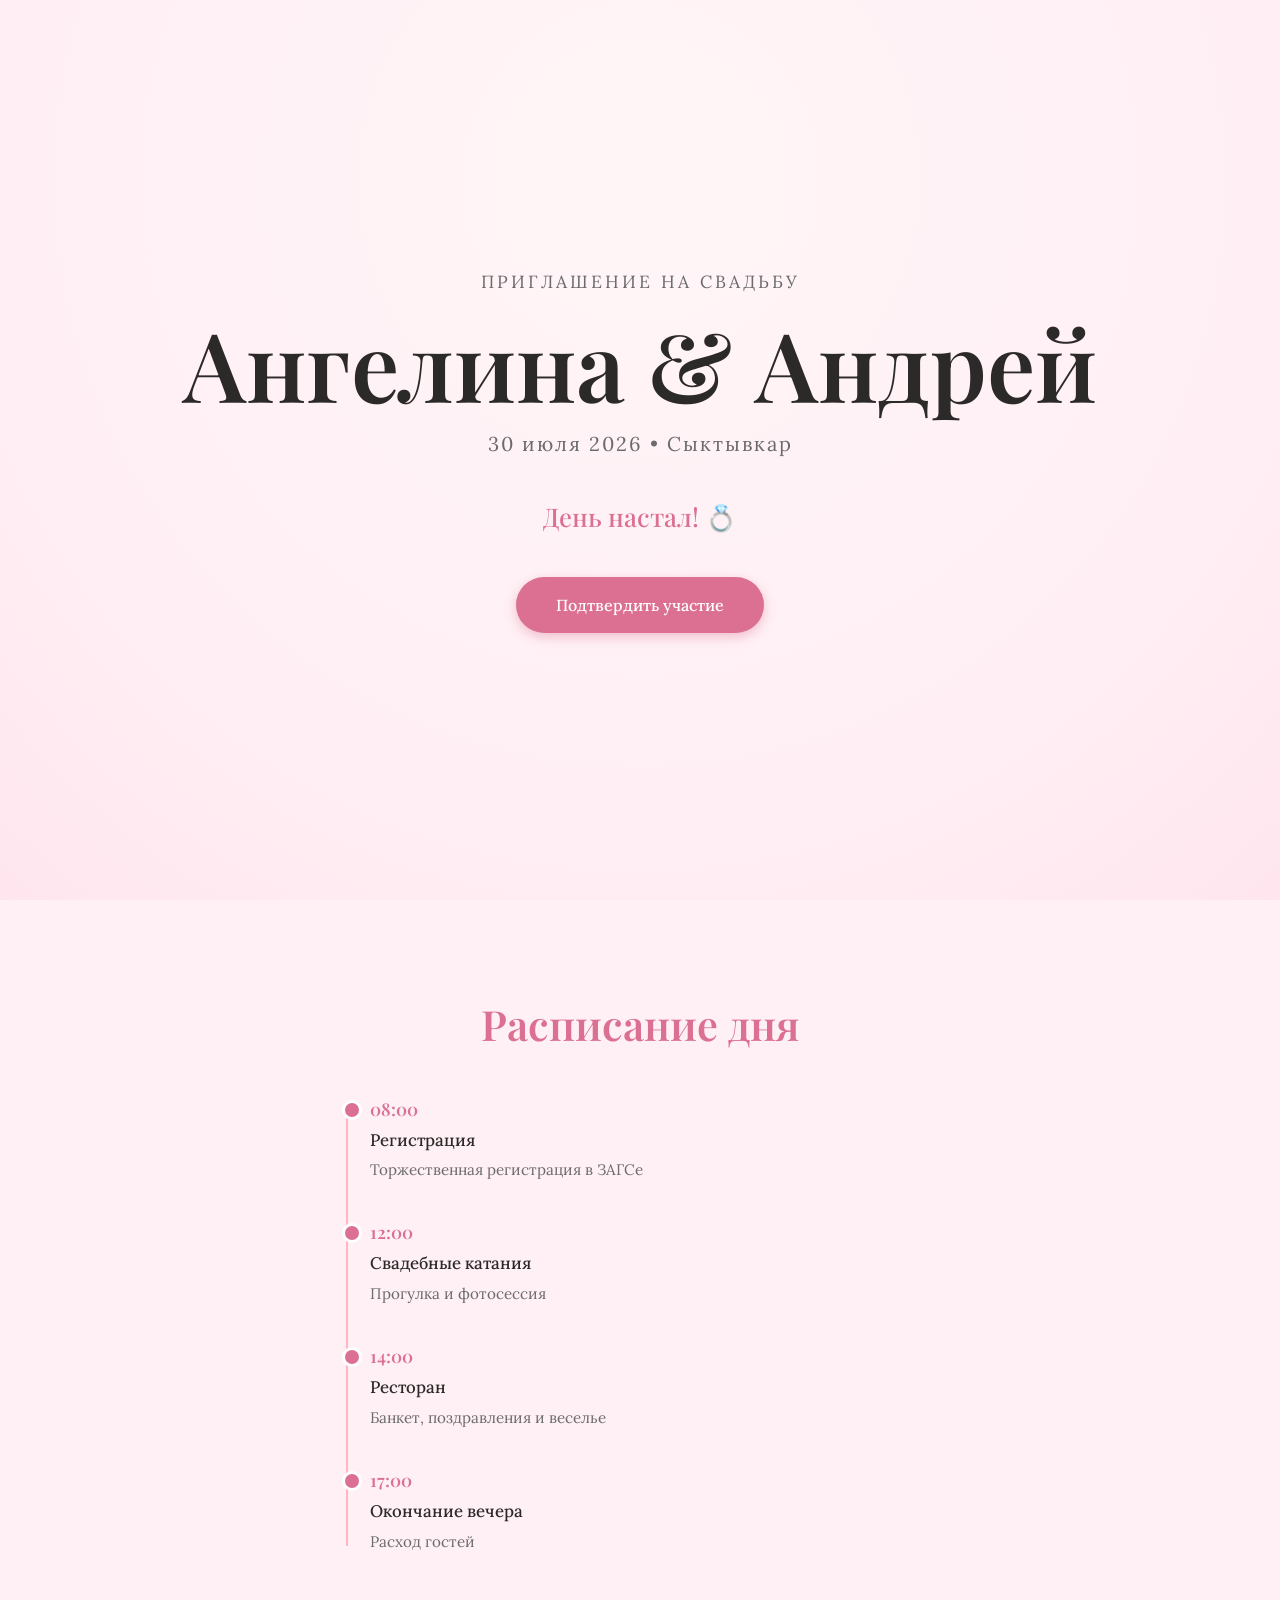
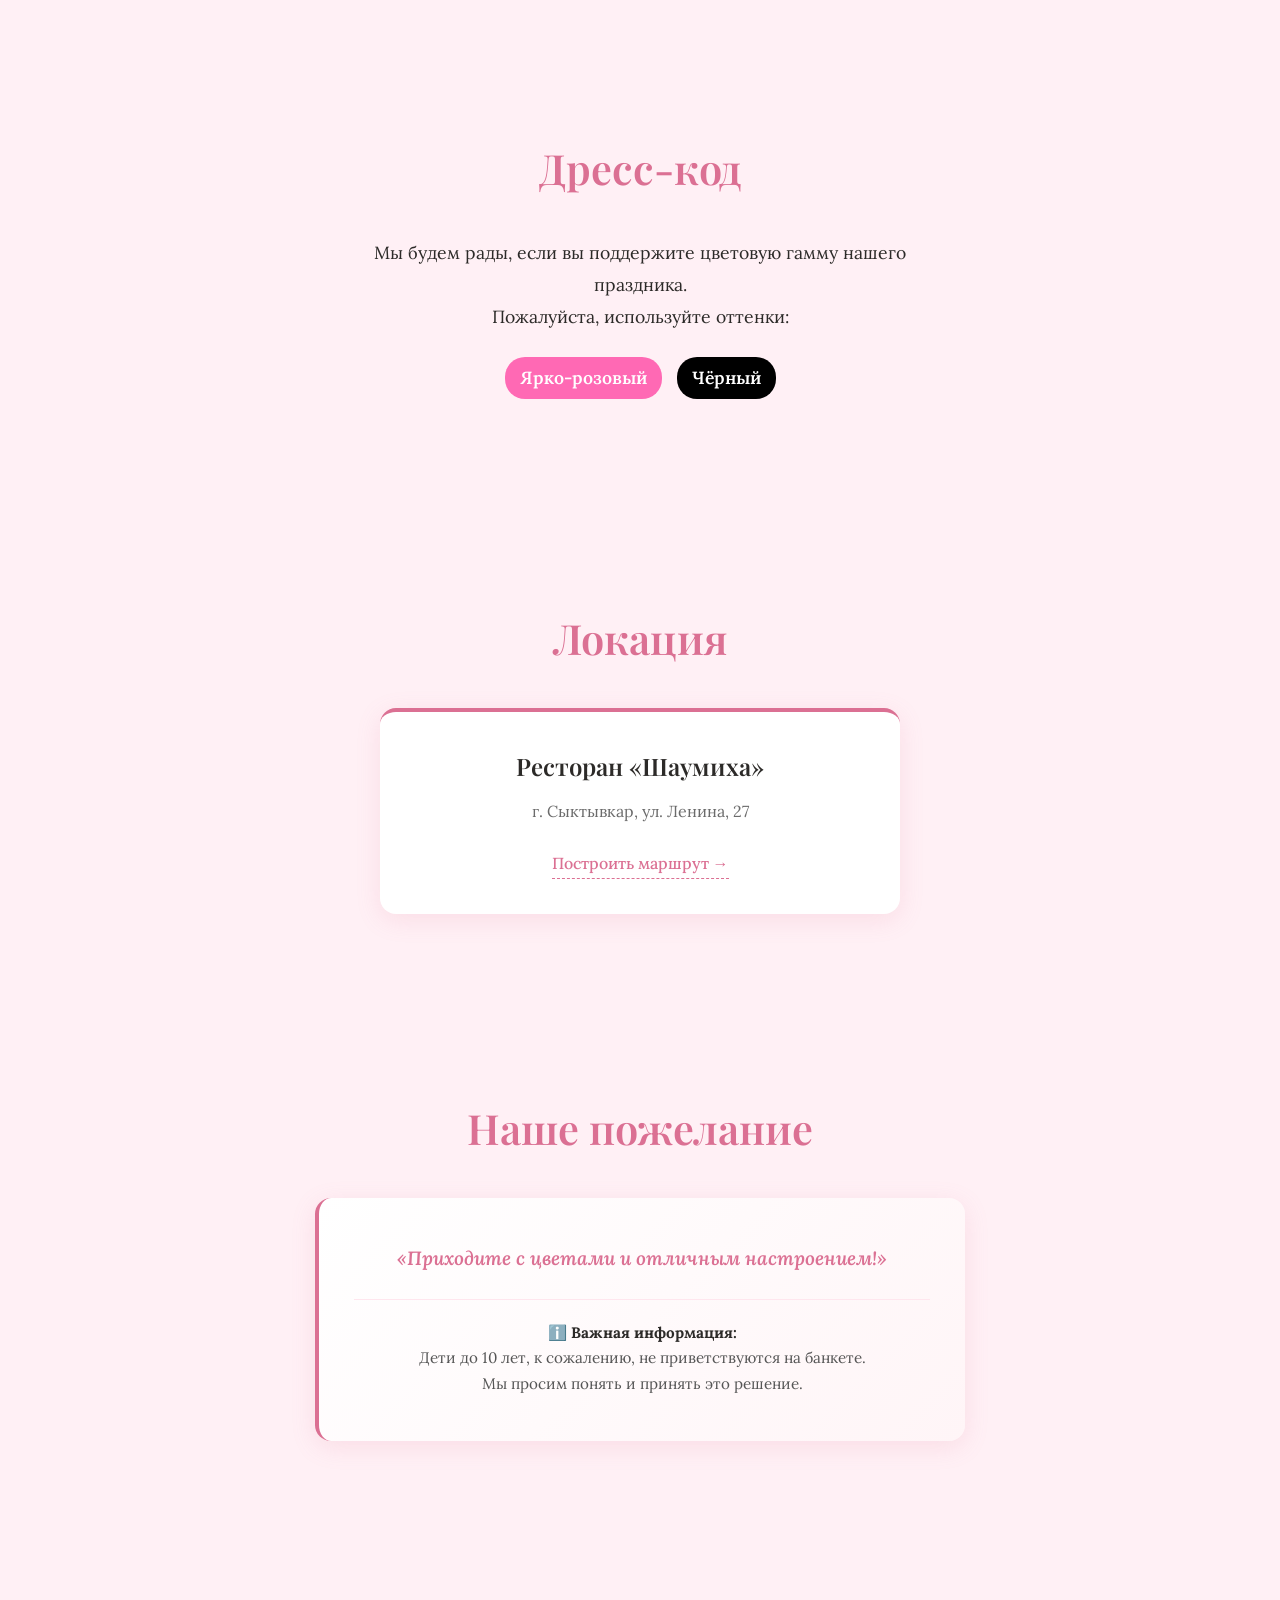
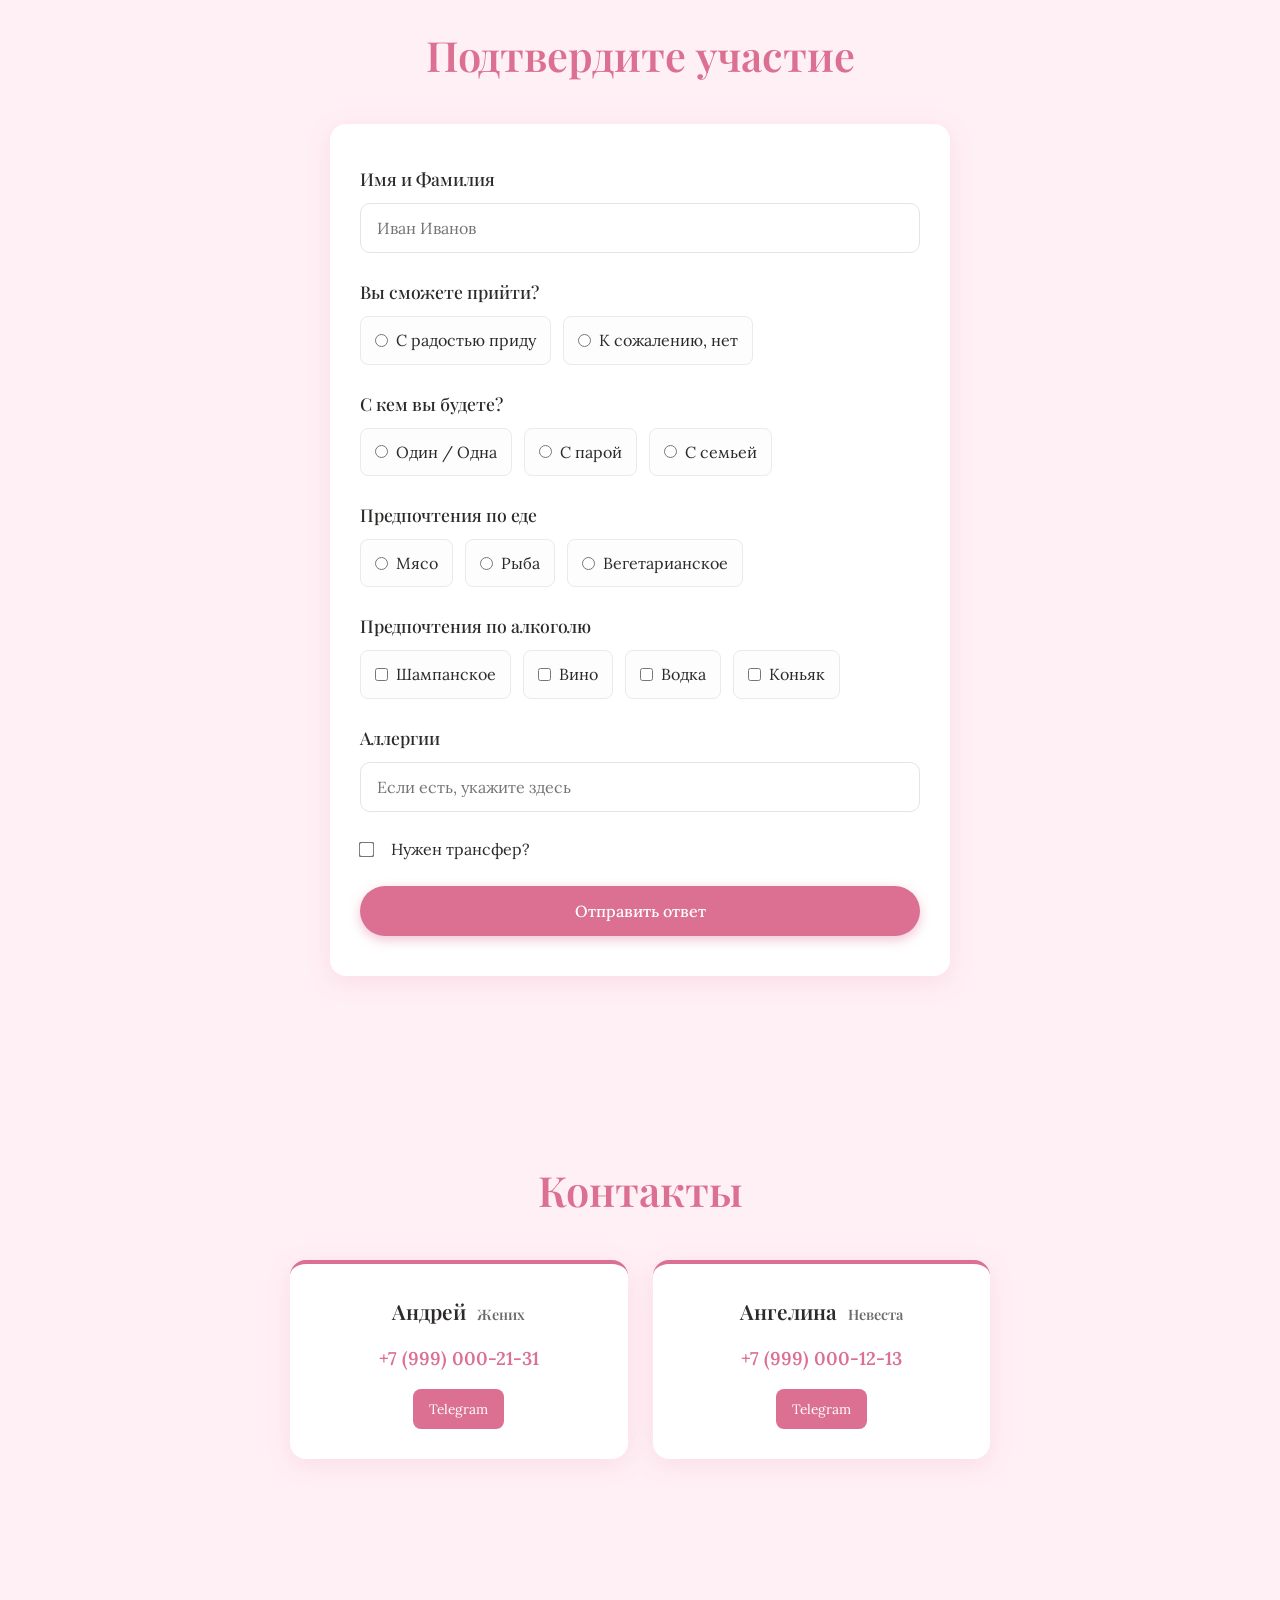
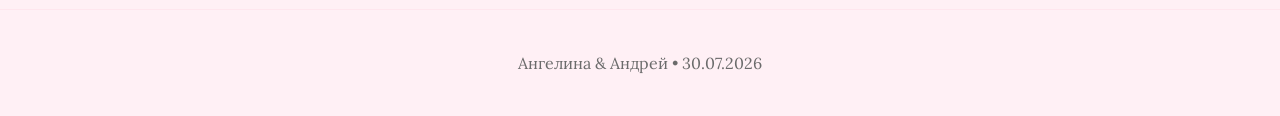
==== commit 690d7f66: "Update index.html" ====
--- a/index.html
+++ b/index.html
@@ -5,28 +5,57 @@
   <meta name="viewport" content="width=device-width, initial-scale=1.0">
   <title>Ангелина & Андрей | Свадьба 30.07.2026</title>
   <meta name="description" content="Приглашение на свадьбу Ангелины и Андрея. 30 июля 2026, Сыктывкар.">
+  
+  <!-- Шрифты -->
   <link rel="preconnect" href="https://fonts.googleapis.com">
   <link rel="preconnect" href="https://fonts.gstatic.com" crossorigin>
   <link href="https://fonts.googleapis.com/css2?family=Lora:ital,wght@0,400;0,500;0,600;1,400&family=Playfair+Display:ital,wght@0,400;0,600;1,400&display=swap" rel="stylesheet">
 
   <style>
     :root {
-      --bg: #FFF0F5; --bg-hero: radial-gradient(circle at 50% 20%, #FFF5F7, #FFF0F5 60%, #FFE6EE);
-      --card: #FFFFFF; --text: #2C2A28; --text-light: #6B6B6B; --accent: #DB7093;
-      --accent-hover: #C75B7A; --shadow: 0 6px 24px rgba(219,112,147,0.15); --radius: 16px;
-      --font-serif: 'Playfair Display', serif; --font-body: 'Lora', serif;
-    }
+      /* Палитра: Розовый сайт, как просил заказчик */
+      --bg: #FFF0F5; /* LavenderBlush */
+      --bg-hero: radial-gradient(circle at 50% 20%, #FFF5F7, #FFF0F5 60%, #FFE6EE);
+      --card: #FFFFFF;
+      --text: #2C2A28;
+      --text-light: #6B6B6B;
+      --accent: #DB7093; /* PaleVioletRed - элегантный розовый */
+      --accent-hover: #C75B7A;
+      --shadow: 0 6px 24px rgba(219,112,147,0.15);
+      --radius: 16px;
+      --font-serif: 'Playfair Display', serif;
+      --font-body: 'Lora', serif;
+    }
+
     * { box-sizing: border-box; margin: 0; padding: 0; }
     html { scroll-behavior: smooth; }
-    body { font-family: var(--font-body); background: var(--bg); color: var(--text); line-height: 1.65; overflow-x: hidden; }
+    body {
+      font-family: var(--font-body);
+      background: var(--bg);
+      color: var(--text);
+      line-height: 1.65;
+      overflow-x: hidden;
+    }
+
     .container { max-width: 920px; margin: 0 auto; padding: 0 20px; }
     section { padding: 90px 0; opacity: 0; transform: translateY(25px); transition: all 0.8s cubic-bezier(0.22, 1, 0.36, 1); }
     section.visible { opacity: 1; transform: translateY(0); }
     h1, h2, h3 { font-family: var(--font-serif); font-weight: 600; color: var(--text); }
     h2 { font-size: clamp(2rem, 5vw, 2.6rem); text-align: center; margin-bottom: 35px; color: var(--accent); }
-    .btn { display: inline-block; padding: 15px 40px; background: var(--accent); color: #fff; text-decoration: none; border-radius: 50px; font-weight: 500; transition: 0.3s; border: none; cursor: pointer; font-size: 1rem; font-family: var(--font-body); box-shadow: 0 4px 12px rgba(219,112,147,0.4); }
+    
+    .btn {
+      display: inline-block; padding: 15px 40px; background: var(--accent); color: #fff;
+      text-decoration: none; border-radius: 50px; font-weight: 500; transition: 0.3s;
+      border: none; cursor: pointer; font-size: 1rem; font-family: var(--font-body);
+      box-shadow: 0 4px 12px rgba(219,112,147,0.4);
+    }
     .btn:hover { background: var(--accent-hover); transform: translateY(-2px); }
-    .hero { min-height: 100vh; display: flex; align-items: center; justify-content: center; text-align: center; background: var(--bg-hero); padding: 40px 20px; position: relative; }
+
+    /* HERO */
+    .hero {
+      min-height: 100vh; display: flex; align-items: center; justify-content: center;
+      text-align: center; background: var(--bg-hero); padding: 40px 20px; position: relative;
+    }
     .hero-content .subtitle { font-size: 1.1rem; color: var(--text-light); text-transform: uppercase; letter-spacing: 3px; margin-bottom: 10px; }
     .hero-content h1 { font-size: clamp(3.2rem, 11vw, 6rem); line-height: 1.1; margin: 15px 0 10px; color: var(--text); }
     .hero .date { font-size: 1.25rem; color: var(--text-light); letter-spacing: 2px; margin-bottom: 35px; }
@@ -34,44 +63,84 @@
     .countdown-item { background: var(--card); padding: 18px 14px; border-radius: 14px; box-shadow: var(--shadow); min-width: 90px; text-align: center; }
     .countdown-item .num { display: block; font-size: 1.9rem; font-weight: 600; color: var(--accent); line-height: 1; font-family: var(--font-serif); }
     .countdown-item .label { font-size: 0.7rem; text-transform: uppercase; color: var(--text-light); margin-top: 6px; letter-spacing: 1px; }
+
+    /* TIMELINE */
     .timeline { position: relative; padding-left: 30px; max-width: 600px; margin: 0 auto; }
     .timeline::before { content: ''; position: absolute; left: 6px; top: 8px; bottom: 8px; width: 2px; background: #FFB6C1; }
     .timeline-item { position: relative; margin-bottom: 35px; }
     .timeline-item:last-child { margin-bottom: 0; }
-    .timeline-item::before { content: ''; position: absolute; left: -28px; top: 6px; width: 14px; height: 14px; background: var(--accent); border: 3px solid var(--card); border-radius: 50%; }
+    .timeline-item::before {
+      content: ''; position: absolute; left: -28px; top: 6px; width: 14px; height: 14px;
+      background: var(--accent); border: 3px solid var(--card); border-radius: 50%;
+    }
     .time { font-weight: 600; color: var(--accent); margin-bottom: 4px; font-family: var(--font-serif); font-size: 1.1rem; }
     .event { font-weight: 500; margin-bottom: 3px; font-size: 1.05rem; }
     .desc { color: var(--text-light); font-size: 0.95rem; }
+
+    /* DRESS CODE */
     .dresscode-text { text-align: center; max-width: 600px; margin: 0 auto; font-size: 1.1rem; line-height: 1.8; }
     .dresscode-highlight { font-weight: 600; padding: 5px 15px; border-radius: 20px; display: inline-block; margin: 5px; }
     .color-pink { background: #FF69B4; color: #fff; }
     .color-black { background: #000; color: #fff; }
-    .location-card { background: var(--card); padding: 35px 30px; border-radius: var(--radius); box-shadow: var(--shadow); text-align: center; max-width: 520px; margin: 0 auto; border-top: 4px solid var(--accent); }
+
+    /* LOCATION */
+    .location-card {
+      background: var(--card); padding: 35px 30px; border-radius: var(--radius); box-shadow: var(--shadow);
+      text-align: center; max-width: 520px; margin: 0 auto; border-top: 4px solid var(--accent);
+    }
     .location-card h3 { margin-bottom: 12px; font-size: 1.5rem; }
     .location-card p { margin-bottom: 25px; color: var(--text-light); }
-    .map-link { display: inline-flex; align-items: center; gap: 8px; color: var(--accent); text-decoration: none; font-weight: 500; border-bottom: 1px dashed var(--accent); padding-bottom: 2px; }
-    .wishes-box { background: linear-gradient(135deg, #ffffff 0%, #fff5f7 100%); padding: 45px 35px; border-radius: var(--radius); border-left: 4px solid var(--accent); max-width: 650px; margin: 0 auto; text-align: center; box-shadow: var(--shadow); }
+    .map-link {
+      display: inline-flex; align-items: center; gap: 8px; color: var(--accent); text-decoration: none;
+      font-weight: 500; border-bottom: 1px dashed var(--accent); padding-bottom: 2px;
+    }
+
+    /* WISHES */
+    .wishes-box {
+      background: linear-gradient(135deg, #ffffff 0%, #fff5f7 100%);
+      padding: 45px 35px; border-radius: var(--radius); border-left: 4px solid var(--accent);
+      max-width: 650px; margin: 0 auto; text-align: center; box-shadow: var(--shadow);
+    }
     .wishes-main { font-style: italic; font-size: 1.2rem; margin-bottom: 25px; color: var(--accent); font-weight: 600; }
     .wishes-note { padding-top: 20px; border-top: 1px solid #ffe6ee; color: #555; font-size: 0.95rem; }
     .wishes-note strong { color: var(--text); }
+
+    /* RSVP FORM */
     .rsvp-form { max-width: 620px; margin: 0 auto; background: var(--card); padding: 40px 30px; border-radius: var(--radius); box-shadow: var(--shadow); }
     .form-group { margin-bottom: 24px; }
     .form-label { display: block; margin-bottom: 10px; font-weight: 500; font-family: var(--font-serif); font-size: 1.1rem; }
-    .form-input, .form-textarea, select { width: 100%; padding: 14px 16px; border: 1px solid #e4e4e4; border-radius: 10px; font-family: var(--font-body); font-size: 1rem; background: #fff; transition: 0.3s; }
+    .form-input, .form-textarea, select {
+      width: 100%; padding: 14px 16px; border: 1px solid #e4e4e4; border-radius: 10px;
+      font-family: var(--font-body); font-size: 1rem; background: #fff; transition: 0.3s;
+    }
     .form-input:focus, .form-textarea:focus, select:focus { outline: none; border-color: var(--accent); box-shadow: 0 0 0 3px rgba(219,112,147,0.2); }
     .radio-group, .checkbox-group { display: flex; flex-wrap: wrap; gap: 12px; }
-    .radio-item, .check-item { display: flex; align-items: center; gap: 8px; cursor: pointer; padding: 10px 14px; border: 1px solid #eaeaea; border-radius: 8px; transition: 0.2s; background: #fdfdfd; }
+    .radio-item, .check-item {
+      display: flex; align-items: center; gap: 8px; cursor: pointer; padding: 10px 14px;
+      border: 1px solid #eaeaea; border-radius: 8px; transition: 0.2s; background: #fdfdfd;
+    }
     .radio-item:hover, .check-item:hover { border-color: var(--accent); }
     input[type="radio"]:checked + span, input[type="checkbox"]:checked + span { color: var(--accent); font-weight: 500; }
+    
+    /* CONTACTS */
     .contacts-grid { display: grid; grid-template-columns: repeat(auto-fit, minmax(280px, 1fr)); gap: 25px; max-width: 700px; margin: 0 auto; }
-    .contact-card { background: var(--card); padding: 30px 25px; border-radius: var(--radius); box-shadow: var(--shadow); text-align: center; border-top: 4px solid var(--accent); }
+    .contact-card {
+      background: var(--card); padding: 30px 25px; border-radius: var(--radius); box-shadow: var(--shadow);
+      text-align: center; border-top: 4px solid var(--accent);
+    }
     .contact-card h3 { margin-bottom: 5px; font-size: 1.3rem; }
     .role { color: var(--text-light); font-size: 0.9rem; margin-left: 6px; }
     .contact-link { display: block; margin: 15px 0; font-size: 1.15rem; color: var(--accent); text-decoration: none; font-weight: 600; }
     .messenger-links { display: flex; justify-content: center; gap: 12px; margin-top: 10px; }
     .msg-btn { padding: 9px 16px; background: var(--accent); color: #fff; border-radius: 8px; text-decoration: none; font-size: 0.85rem; }
+
     footer { text-align: center; padding: 40px 20px; color: var(--text-light); border-top: 1px solid #ffe6ee; margin-top: 60px; }
-    @media (max-width: 768px) { section { padding: 70px 0; } .hero-content h1 { font-size: 3.2rem; } .contacts-grid { grid-template-columns: 1fr; } }
+
+    @media (max-width: 768px) {
+      section { padding: 70px 0; }
+      .hero-content h1 { font-size: 3.2rem; }
+      .contacts-grid { grid-template-columns: 1fr; }
+    }
   </style>
 </head>
 <body>
@@ -81,6 +150,7 @@
       <p class="subtitle">Приглашение на свадьбу</p>
       <h1>Ангелина & Андрей</h1>
       <p class="date">30 июля 2026 • Сыктывкар</p>
+      
       <div class="countdown" id="countdown">
         <div class="countdown-item"><span class="num" id="days">00</span><span class="label">Дней</span></div>
         <div class="countdown-item"><span class="num" id="hours">00</span><span class="label">Часов</span></div>
@@ -95,10 +165,26 @@
     <section id="schedule">
       <h2>Расписание дня</h2>
       <div class="timeline">
-        <div class="timeline-item"><div class="time">08:00</div><div class="event">Регистрация</div><div class="desc">Торжественная регистрация в ЗАГСе</div></div>
-        <div class="timeline-item"><div class="time">12:00</div><div class="event">Свадебные катания</div><div class="desc">Прогулка и фотосессия</div></div>
-        <div class="timeline-item"><div class="time">14:00</div><div class="event">Ресторан</div><div class="desc">Банкет, поздравления и веселье</div></div>
-        <div class="timeline-item"><div class="time">17:00</div><div class="event">Окончание вечера</div><div class="desc">Расход гостей</div></div>
+        <div class="timeline-item">
+          <div class="time">08:00</div>
+          <div class="event">Регистрация</div>
+          <div class="desc">Торжественная регистрация в ЗАГСе</div>
+        </div>
+        <div class="timeline-item">
+          <div class="time">12:00</div>
+          <div class="event">Свадебные катания</div>
+          <div class="desc">Прогулка и фотосессия</div>
+        </div>
+        <div class="timeline-item">
+          <div class="time">14:00</div>
+          <div class="event">Ресторан</div>
+          <div class="desc">Банкет, поздравления и веселье</div>
+        </div>
+        <div class="timeline-item">
+          <div class="time">17:00</div>
+          <div class="event">Окончание вечера</div>
+          <div class="desc">Расход гостей</div>
+        </div>
       </div>
     </section>
 
@@ -137,21 +223,17 @@
 
     <section id="rsvp">
       <h2>Подтвердите участие</h2>
-      
-      <!-- ✅ ФОРМА ДЛЯ YANDEX (FormSubmit) -->
-      <!-- ЗАМЕНИТЕ EMAIL НИЖЕ НА ВАШ ЯНДЕКС -->
-      <form action="https://formsubmit.co/tramivo@yandex.ru" method="POST">
-        
-        <!-- Настройки формы -->
+      <!-- ✅ Форма FormSubmit для Yandex почты -->
+      <form class="rsvp-form" action="https://formsubmit.co/vovave97@ya.ru" method="POST">
         <input type="hidden" name="_captcha" value="false">
+        <input type="hidden" name="_subject" value="💍 Заявка: Ангелина & Андрей">
         <input type="hidden" name="_template" value="table">
-        <input type="hidden" name="_subject" value="💍 Заявка: Ангелина & Андрей">
-        <!-- Можно добавить _next, чтобы вернуть гостя на сайт, но пока оставим стандартную страницу спасибо -->
 
         <div class="form-group">
           <label class="form-label">Имя и Фамилия</label>
           <input type="text" class="form-input" name="name" placeholder="Иван Иванов" required>
         </div>
+
         <div class="form-group">
           <label class="form-label">Вы сможете прийти?</label>
           <div class="radio-group">
@@ -159,6 +241,7 @@
             <label class="radio-item"><input type="radio" name="attendance" value="Не приду"> <span>К сожалению, нет</span></label>
           </div>
         </div>
+
         <div class="form-group">
           <label class="form-label">С кем вы будете?</label>
           <div class="radio-group">
@@ -167,6 +250,7 @@
             <label class="radio-item"><input type="radio" name="companion" value="С семьей"> <span>С семьей</span></label>
           </div>
         </div>
+
         <div class="form-group">
           <label class="form-label">Предпочтения по еде</label>
           <div class="radio-group">
@@ -175,6 +259,7 @@
             <label class="radio-item"><input type="radio" name="food" value="Вегетарианское"> <span>Вегетарианское</span></label>
           </div>
         </div>
+
         <div class="form-group">
           <label class="form-label">Предпочтения по алкоголю</label>
           <div class="checkbox-group">
@@ -184,16 +269,19 @@
             <label class="check-item"><input type="checkbox" name="alcohol[]" value="Коньяк"> <span>Коньяк</span></label>
           </div>
         </div>
+
         <div class="form-group">
           <label class="form-label">Аллергии</label>
           <input type="text" class="form-input" name="allergies" placeholder="Если есть, укажите здесь">
         </div>
+
         <div class="form-group">
           <label class="check-item" style="border: none; background: transparent; padding: 0;">
             <input type="checkbox" name="transfer" value="Нужен трансфер" style="transform: scale(1.2); margin-right: 10px;"> 
             <span>Нужен трансфер?</span>
           </label>
         </div>
+
         <button type="submit" class="btn" style="width: 100%;">Отправить ответ</button>
       </form>
     </section>
@@ -204,34 +292,47 @@
         <div class="contact-card">
           <h3>Андрей <span class="role">Жених</span></h3>
           <a href="tel:+79990002131" class="contact-link">+7 (999) 000-21-31</a>
-          <div class="messenger-links"><a href="https://t.me/+79990002131" target="_blank" class="msg-btn">Telegram</a></div>
+          <div class="messenger-links">
+            <a href="https://t.me/+79990002131" target="_blank" class="msg-btn">Telegram</a>
+          </div>
         </div>
         <div class="contact-card">
           <h3>Ангелина <span class="role">Невеста</span></h3>
           <a href="tel:+79990001213" class="contact-link">+7 (999) 000-12-13</a>
-          <div class="messenger-links"><a href="https://t.me/+79990001213" target="_blank" class="msg-btn">Telegram</a></div>
+          <div class="messenger-links">
+            <a href="https://t.me/+79990001213" target="_blank" class="msg-btn">Telegram</a>
+          </div>
         </div>
       </div>
     </section>
   </div>
 
-  <footer><p>Ангелина & Андрей • 30.07.2026</p></footer>
+  <footer>
+    <p>Ангелина & Андрей • 30.07.2026</p>
+  </footer>
 
   <script>
-    // Таймер
+    // 1. Таймер обратного отсчета
     const targetDate = new Date('2026-07-30T08:00:00').getTime();
     function updateCountdown() {
-      const now = new Date().getTime(); const diff = targetDate - now;
-      if (diff <= 0) { document.getElementById('countdown').innerHTML = '<div style="font-size:1.6rem; color:var(--accent); font-weight:500; font-family:var(--font-serif);">День настал! 💍</div>'; return; }
+      const now = new Date().getTime();
+      const diff = targetDate - now;
+      if (diff <= 0) {
+        document.getElementById('countdown').innerHTML = '<div style="font-size:1.6rem; color:var(--accent); font-weight:500; font-family:var(--font-serif);">День настал! 💍</div>';
+        return;
+      }
       document.getElementById('days').textContent = Math.floor(diff / (1000 * 60 * 60 * 24)).toString().padStart(2, '0');
       document.getElementById('hours').textContent = Math.floor((diff % (1000 * 60 * 60 * 24)) / (1000 * 60 * 60)).toString().padStart(2, '0');
       document.getElementById('minutes').textContent = Math.floor((diff % (1000 * 60 * 60)) / (1000 * 60)).toString().padStart(2, '0');
       document.getElementById('seconds').textContent = Math.floor((diff % (1000 * 60)) / 1000).toString().padStart(2, '0');
     }
-    setInterval(updateCountdown, 1000); updateCountdown();
-
-    // Анимация
-    const observer = new IntersectionObserver((entries) => { entries.forEach(entry => { if (entry.isIntersecting) entry.target.classList.add('visible'); }); }, { threshold: 0.15 });
+    setInterval(updateCountdown, 1000);
+    updateCountdown();
+
+    // 2. Анимация появления блоков при скролле
+    const observer = new IntersectionObserver((entries) => {
+      entries.forEach(entry => { if (entry.isIntersecting) entry.target.classList.add('visible'); });
+    }, { threshold: 0.15 });
     document.querySelectorAll('section').forEach(s => observer.observe(s));
   </script>
 </body>
